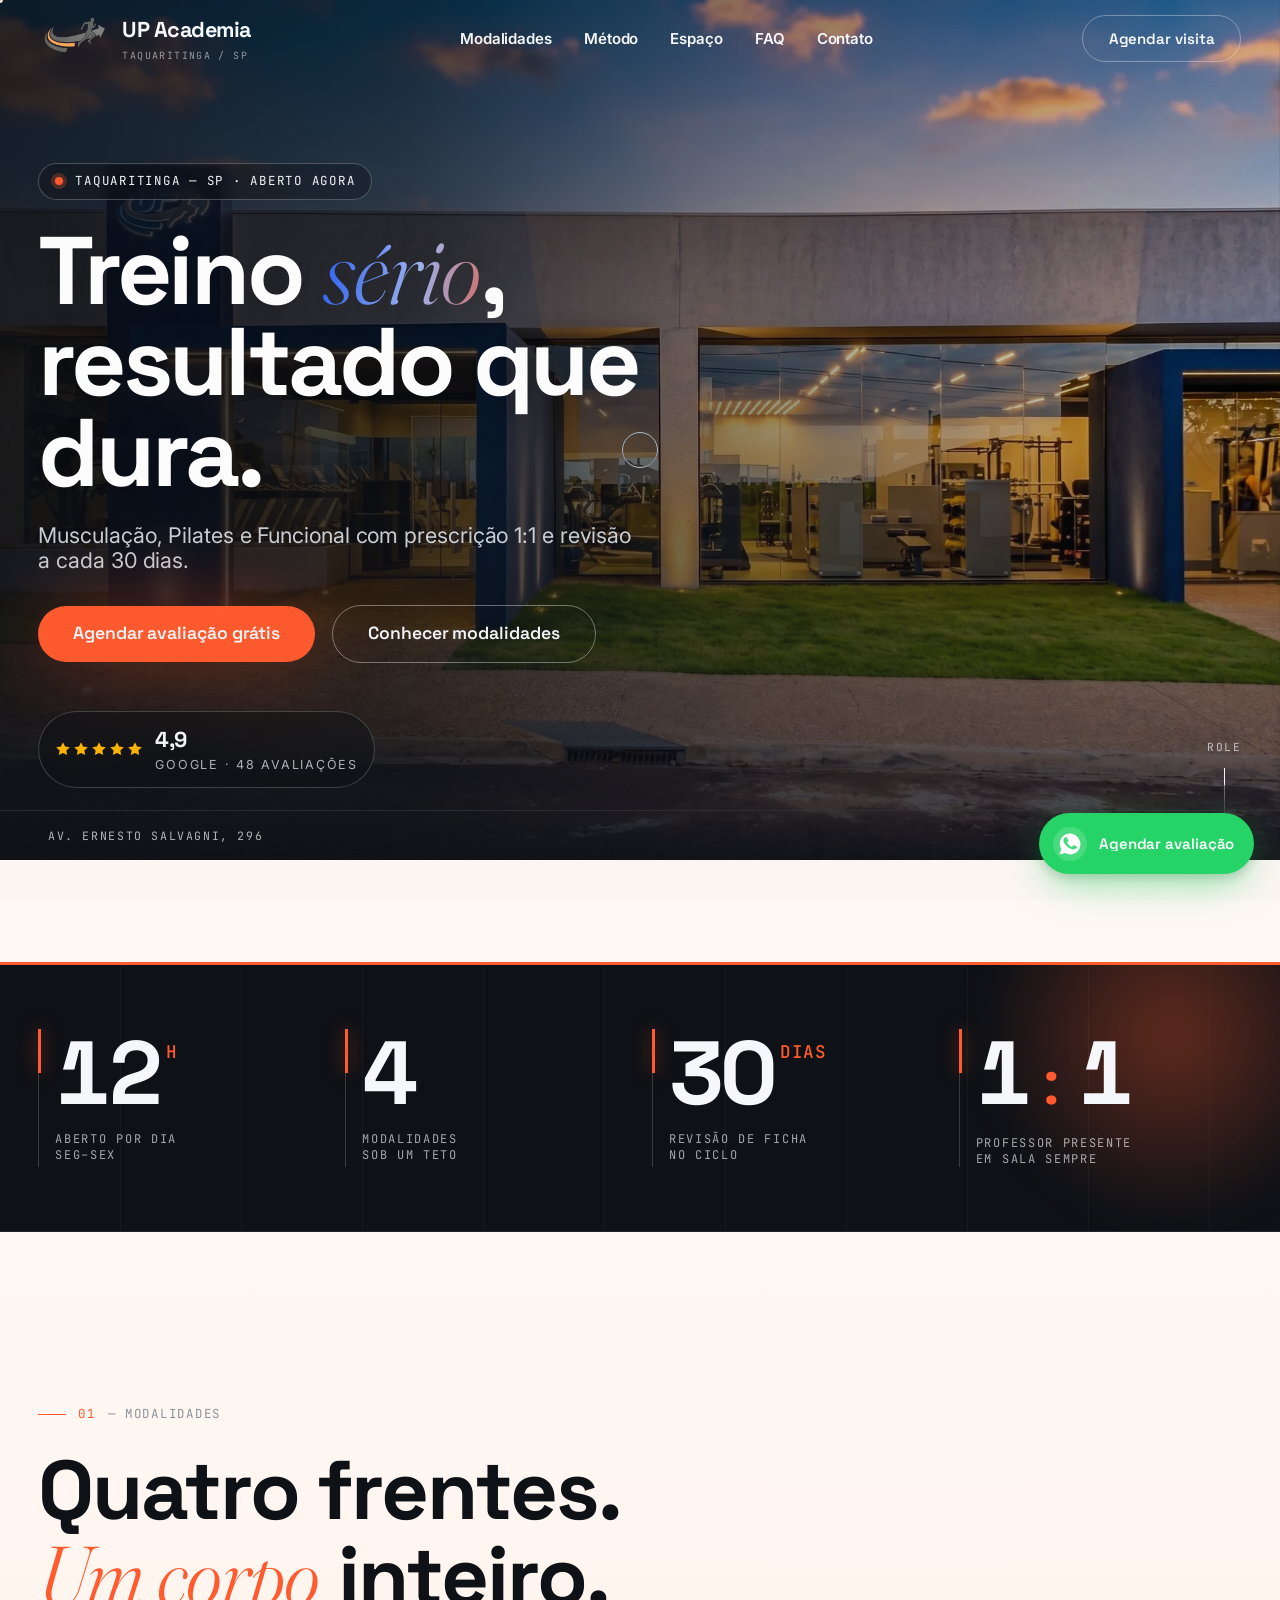
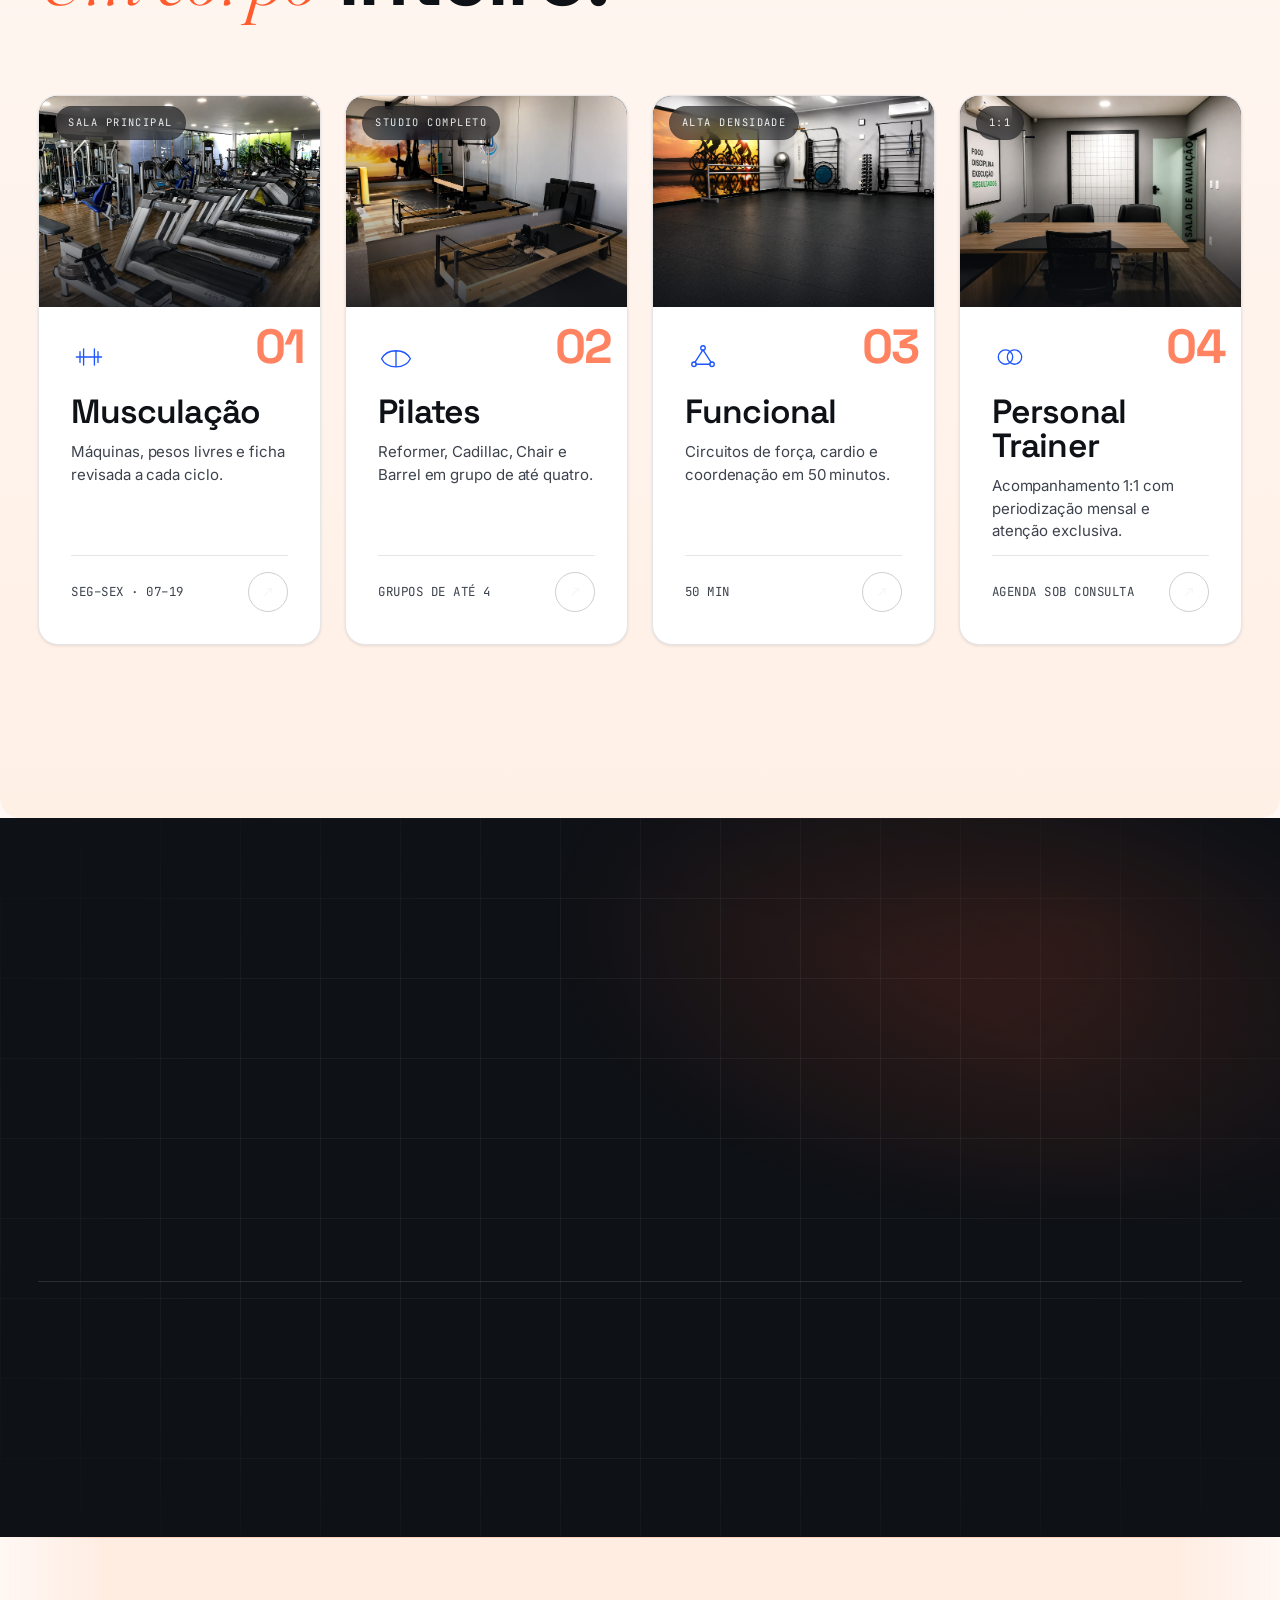
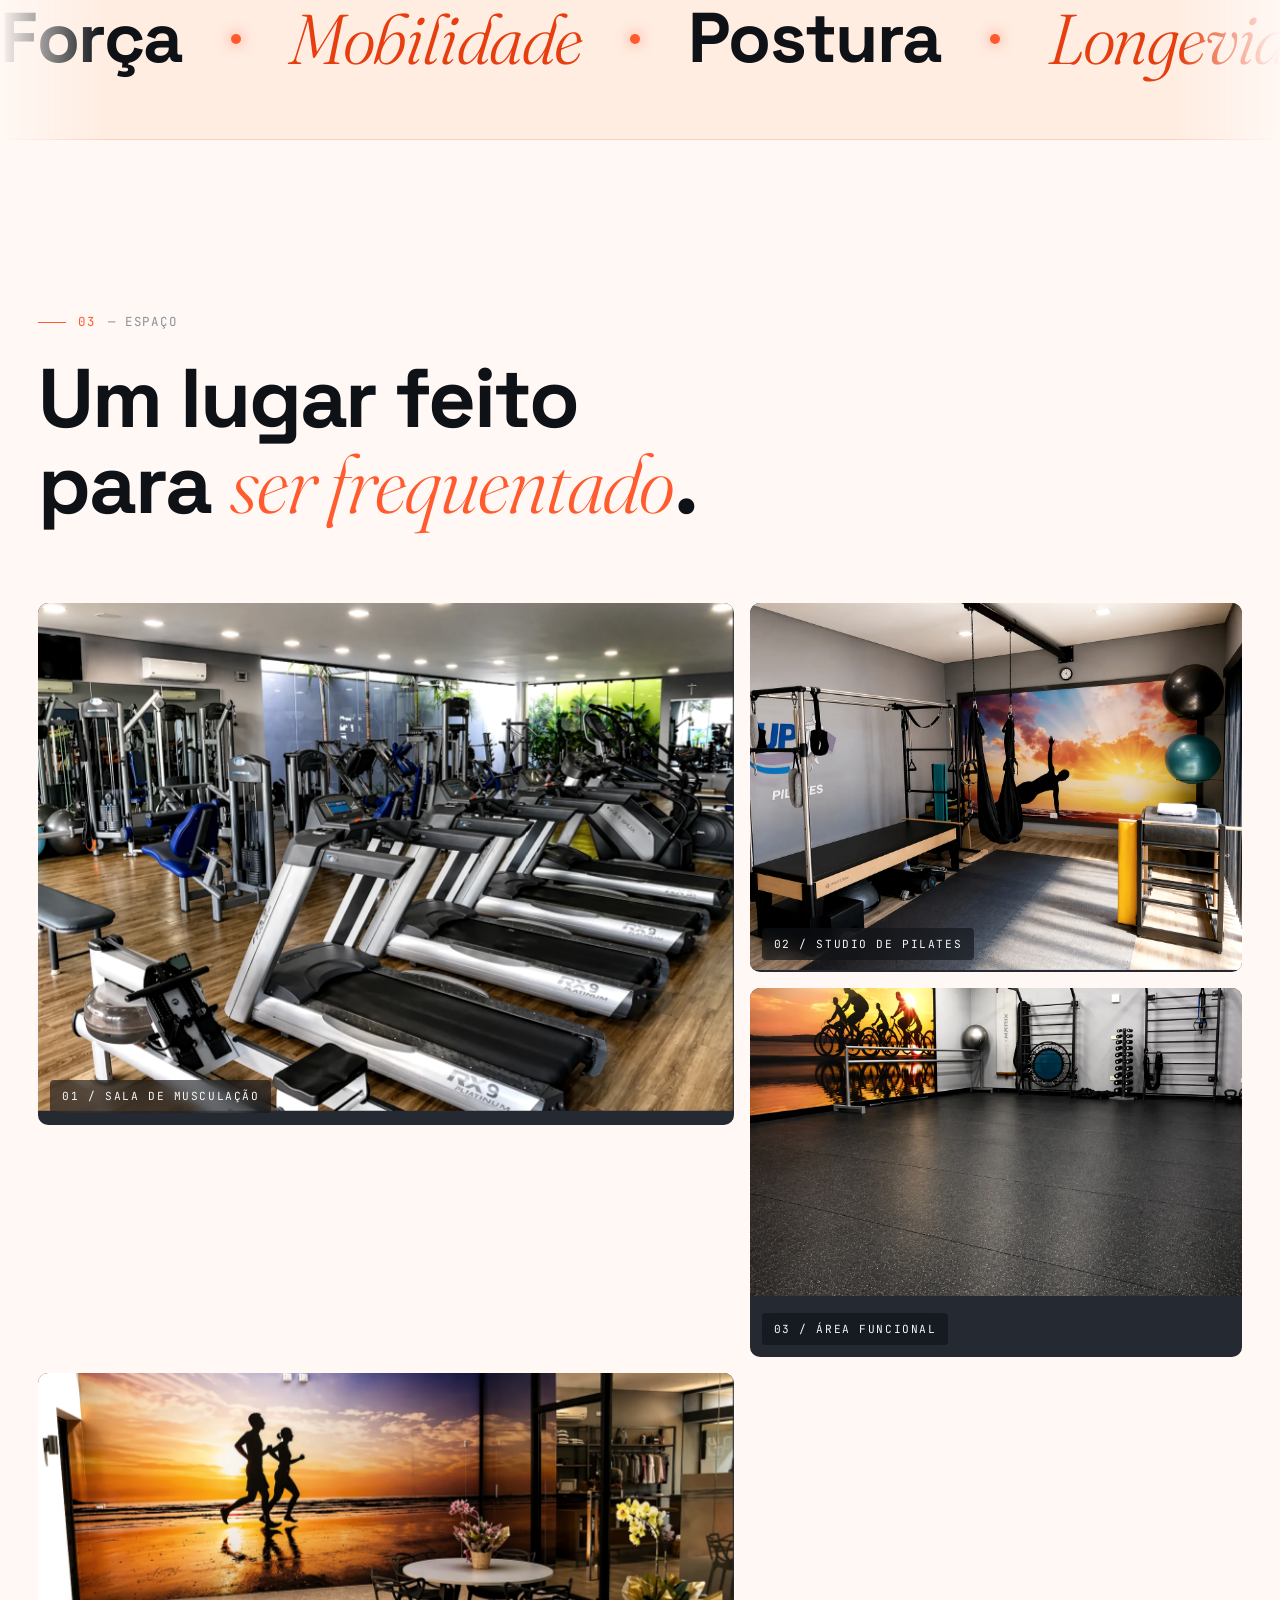
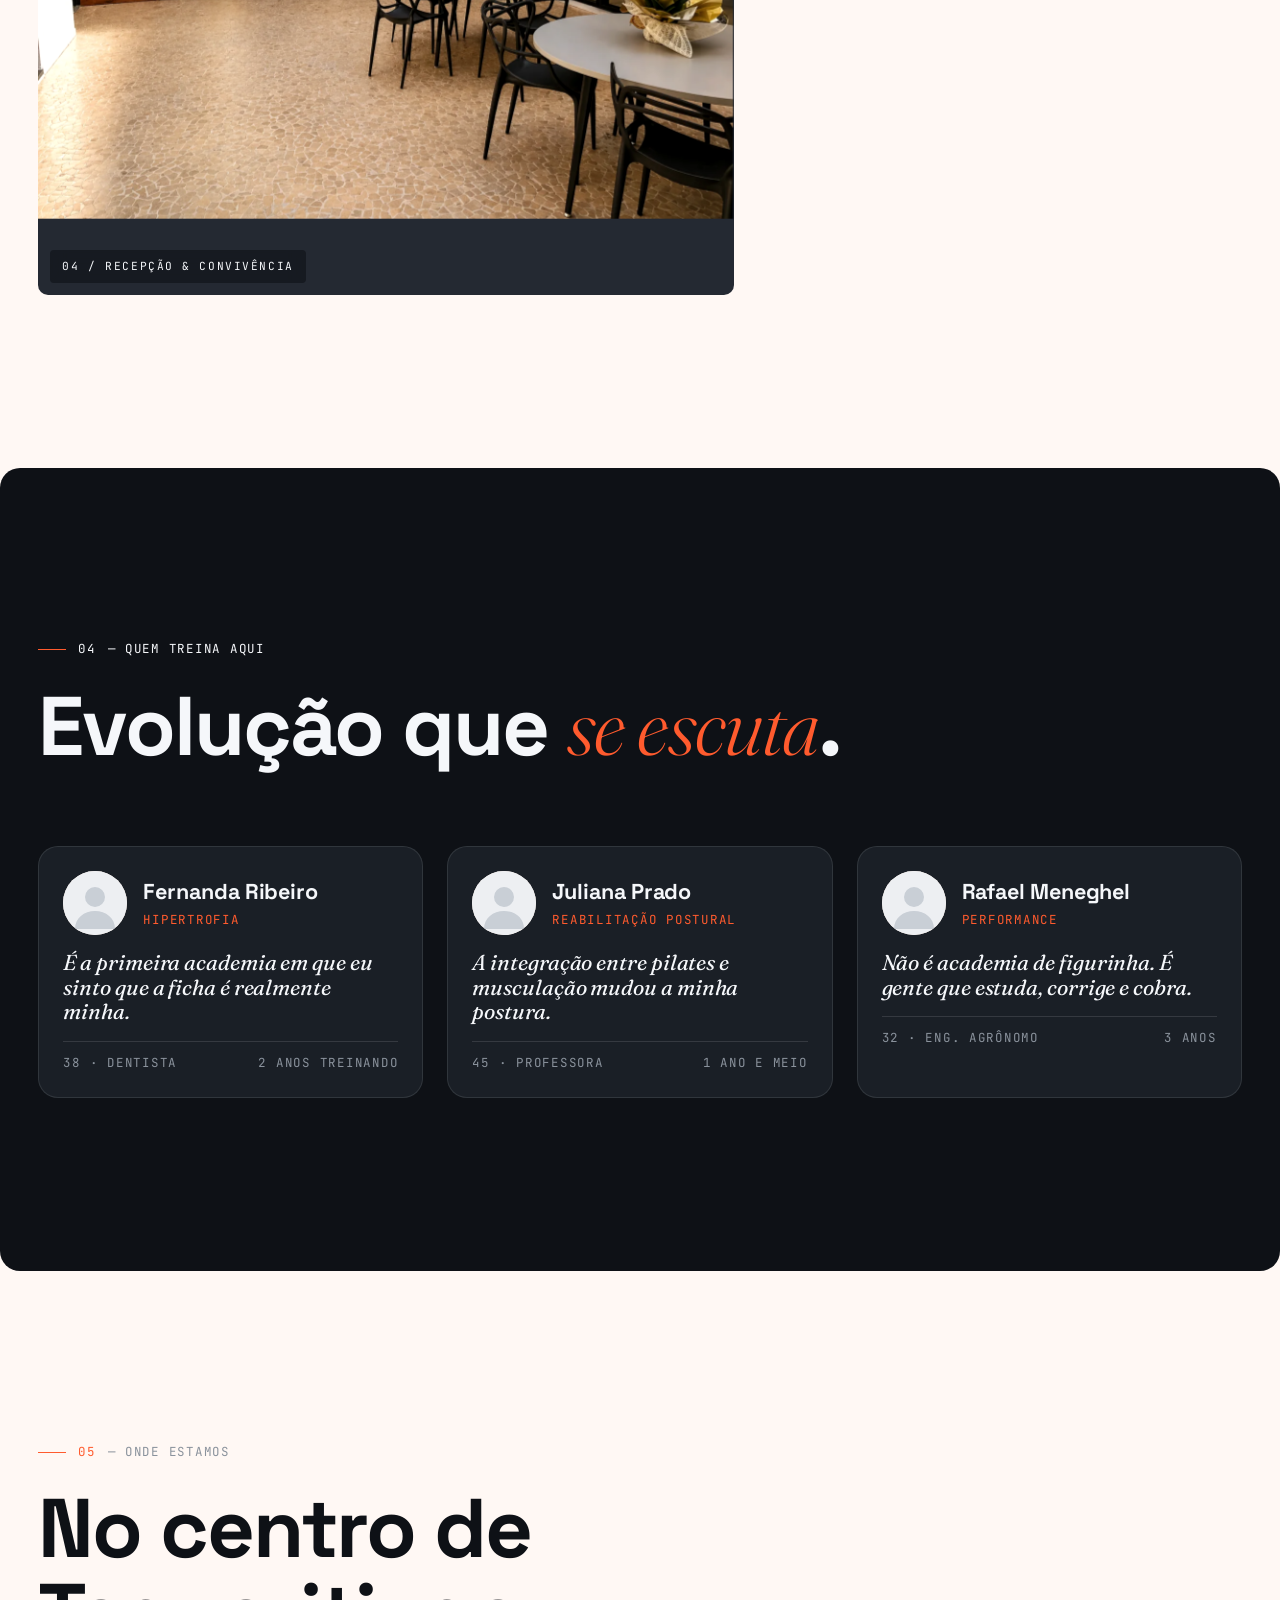
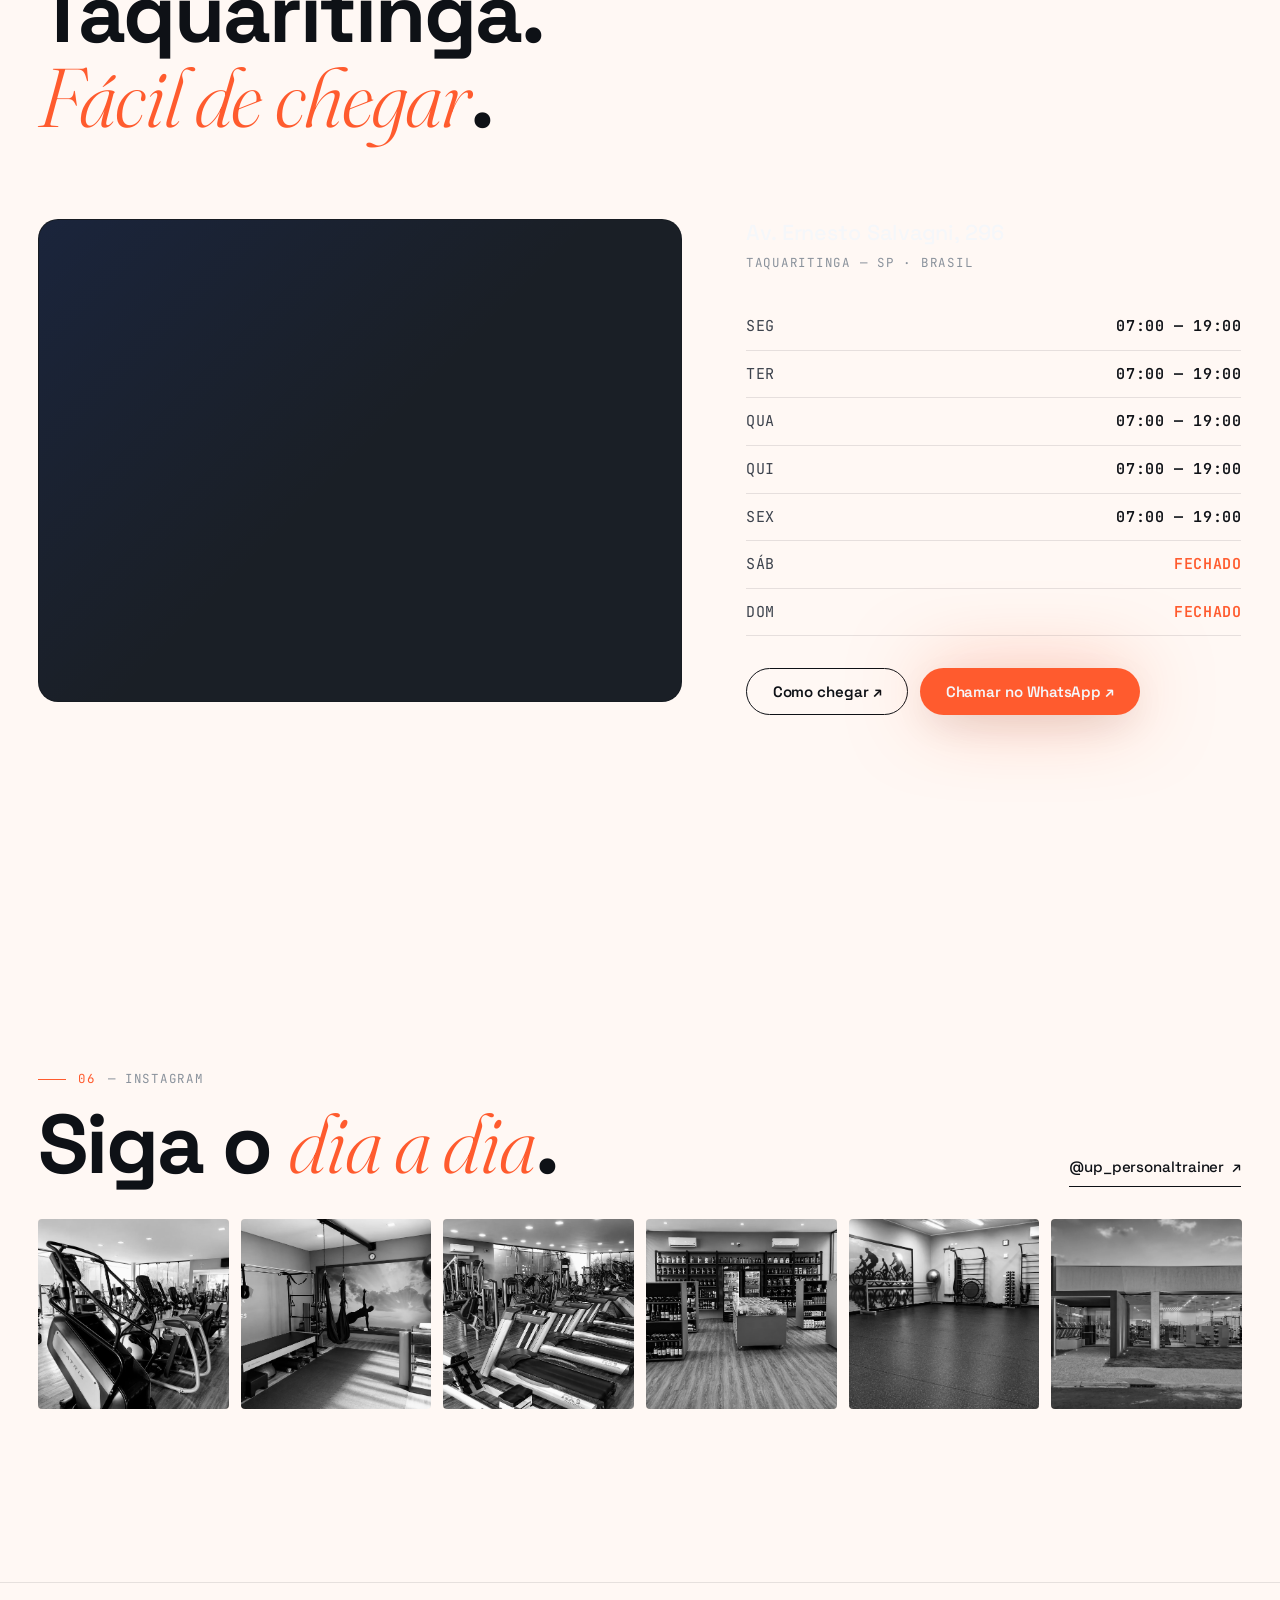
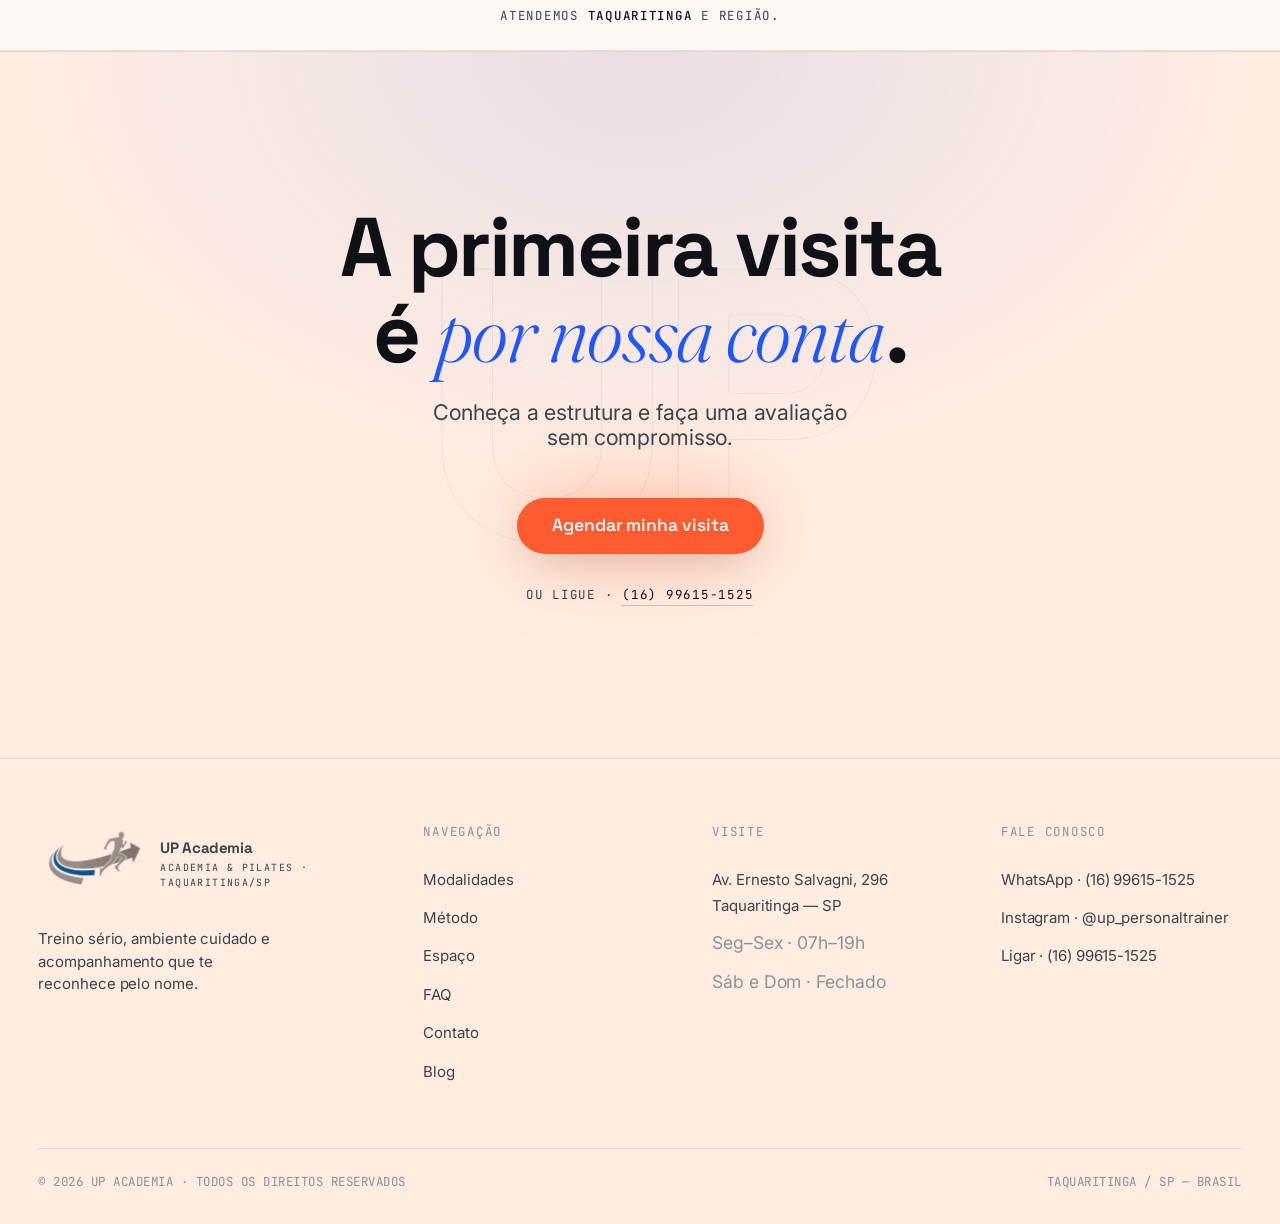
==== index.html @ 031272ea "Initial commit: UP Academia site - responsive design with hero, sections, navigation, and modern sty" ====
<!doctype html>
<html lang="pt-BR">
<head>
  <meta charset="utf-8" />
  <meta name="viewport" content="width=device-width, initial-scale=1, viewport-fit=cover" />
  <meta name="theme-color" content="#FFFFFF" media="(prefers-color-scheme: light)" />
  <meta name="theme-color" content="#0E1116" media="(prefers-color-scheme: dark)" />
  <meta name="color-scheme" content="light dark" />
  <link rel="manifest" href="manifest.webmanifest" />

  <title>UP Academia Taquaritinga — Musculação e Pilates em alto padrão</title>
  <meta name="description" content="Academia e studio de pilates em Taquaritinga/SP. Treino sério, estrutura premium e acompanhamento individual na Av. Ernesto Salvagni, 296." />
  <meta name="keywords" content="academia em Taquaritinga, pilates em Taquaritinga, musculação em Taquaritinga, personal trainer Taquaritinga, academia premium Taquaritinga, treino personalizado Taquaritinga" />
  <link rel="canonical" href="/" />

  <meta property="og:type" content="website" />
  <meta property="og:title" content="UP Academia — Musculação e Pilates em alto padrão · Taquaritinga/SP" />
  <meta property="og:description" content="Treino sério, estrutura premium e acompanhamento individual no coração de Taquaritinga." />
  <meta property="og:locale" content="pt_BR" />
  <meta property="og:image" content="assets/og/og-image.svg" />
  <meta name="twitter:card" content="summary_large_image" />

  <link rel="icon" type="image/svg+xml" href="favicon.svg" />
  <link rel="apple-touch-icon" href="favicon.svg" />

  <link rel="preconnect" href="https://fonts.googleapis.com" />
  <link rel="preconnect" href="https://fonts.gstatic.com" crossorigin />
  <link href="https://fonts.googleapis.com/css2?family=Space+Grotesk:wght@400;500;600;700&family=Inter:wght@400;500;600&family=Fraunces:ital,opsz,wght@0,9..144,300;1,9..144,300;1,9..144,400&family=JetBrains+Mono:wght@400;500&display=swap" rel="stylesheet" />

  <link rel="preload" as="image" href="assets/img/fachada.webp" fetchpriority="high" />

  <link rel="stylesheet" href="css/styles.css" />

  <script type="application/ld+json">
  {
    "@context": "https://schema.org",
    "@type": "HealthClub",
    "name": "UP Academia",
    "description": "Academia e studio de pilates em Taquaritinga/SP. Musculação, funcional, pilates e treino personalizado com acompanhamento individual.",
    "image": "assets/og/og-image.svg",
    "telephone": "+55-16-99615-1525",
    "url": "/",
    "sameAs": [
      "https://www.instagram.com/up_personaltrainer/"
    ],
    "address": {
      "@type": "PostalAddress",
      "streetAddress": "Av. Ernesto Salvagni, 296",
      "addressLocality": "Taquaritinga",
      "addressRegion": "SP",
      "addressCountry": "BR"
    },
    "geo": {
      "@type": "GeoCoordinates",
      "latitude": -21.4056,
      "longitude": -48.5058
    },
    "openingHoursSpecification": [
      {
        "@type": "OpeningHoursSpecification",
        "dayOfWeek": ["Monday", "Tuesday", "Wednesday", "Thursday", "Friday"],
        "opens": "07:00",
        "closes": "19:00"
      },
      {
        "@type": "OpeningHoursSpecification",
        "dayOfWeek": ["Saturday", "Sunday"],
        "opens": "00:00",
        "closes": "00:00"
      }
    ],
    "areaServed": "Taquaritinga, SP",
    "amenityFeature": [
      { "@type": "LocationFeatureSpecification", "name": "Musculação" },
      { "@type": "LocationFeatureSpecification", "name": "Pilates" },
      { "@type": "LocationFeatureSpecification", "name": "Treino funcional" },
      { "@type": "LocationFeatureSpecification", "name": "Personal trainer" }
    ],
    "aggregateRating": {
      "@type": "AggregateRating",
      "ratingValue": "4.9",
      "reviewCount": "48",
      "bestRating": "5"
    },
    "review": [
      {
        "@type": "Review",
        "author": { "@type": "Person", "name": "Fernanda Ribeiro" },
        "reviewRating": { "@type": "Rating", "ratingValue": "5", "bestRating": "5" },
        "reviewBody": "Primeira academia em que eu sinto que a ficha é realmente minha. A cada revisão a carga avança de um jeito que faz sentido."
      },
      {
        "@type": "Review",
        "author": { "@type": "Person", "name": "Juliana Prado" },
        "reviewRating": { "@type": "Rating", "ratingValue": "5", "bestRating": "5" },
        "reviewBody": "A integração entre pilates e musculação mudou a minha postura de um jeito que eu não conseguia sozinha."
      }
    ]
  }
  </script>

  <script type="application/ld+json">
  {
    "@context": "https://schema.org",
    "@type": "LocalBusiness",
    "name": "UP Academia",
    "areaServed": [
      { "@type": "City", "name": "Taquaritinga" },
      { "@type": "City", "name": "Cândido Rodrigues" },
      { "@type": "City", "name": "Santa Ernestina" },
      { "@type": "City", "name": "Dobrada" }
    ]
  }
  </script>
</head>
<body>
  <svg aria-hidden="true" width="0" height="0" style="position:absolute">
    <defs>
      <filter id="duotone-up" color-interpolation-filters="sRGB">
        <feColorMatrix type="matrix" values="0.33 0.33 0.33 0 0  0.33 0.33 0.33 0 0  0.33 0.33 0.33 0 0  0 0 0 1 0"/>
        <feComponentTransfer>
          <feFuncR tableValues="0.055 0.24"/>
          <feFuncG tableValues="0.065 0.44"/>
          <feFuncB tableValues="0.085 1.00"/>
        </feComponentTransfer>
      </filter>
    </defs>
  </svg>

  <div class="preloader" aria-hidden="true">
    <div class="preloader__inner">
      <svg class="preloader__logo" viewBox="0 0 80 80" aria-hidden="true">
        <rect class="s-rect" x="2" y="2" width="76" height="76" rx="18" fill="none" stroke="currentColor" stroke-width="1.2" stroke-opacity="0.25"/>
        <path class="s-u" d="M22 22 L22 46 C22 52.6 27.4 58 34 58 C40.6 58 46 52.6 46 46 L46 22" fill="none" stroke="currentColor" stroke-width="4.5" stroke-linecap="round"/>
        <path class="s-p" d="M54 58 L54 22 L64 22 C68.4 22 72 25.6 72 30 C72 34.4 68.4 38 64 38 L54 38" fill="none" stroke="var(--c-primary)" stroke-width="4.5" stroke-linecap="round" stroke-linejoin="round"/>
      </svg>
      <span class="preloader__label">UP Academia</span>
      <div class="preloader__bar" aria-hidden="true"><span></span></div>
    </div>
  </div>

  <div class="scroll-progress" aria-hidden="true"></div>
  <div class="curtain" aria-hidden="true"></div>

  <a class="skip-link" href="#main">ir para conteúdo</a>

  <header class="site-header over-dark" role="banner">
    <div class="container header-inner">
      <a href="#hero" class="brand" aria-label="UP Academia — início">
        <img class="brand-mark" src="assets/img/logo.webp" alt="UP Academia" />
        <span class="brand-text">
          <span>UP Academia</span>
          <span>Taquaritinga / SP</span>
        </span>
      </a>

      <nav class="nav-primary" aria-label="Primária">
        <a href="#modalidades">Modalidades</a>
        <a href="#metodo">Método</a>
        <a href="#espaco">Espaço</a>
        <a href="faq.html" data-mini>FAQ</a>
        <a href="#localizacao">Contato</a>
      </nav>

      <div class="header-actions">
        <a class="btn btn-ghost" href="#" data-open-modal="agendar" data-magnetic>Agendar visita</a>
        <button class="menu-toggle" aria-label="abrir menu" aria-controls="mobile-menu" aria-expanded="false">menu</button>
      </div>
    </div>
  </header>

  <aside id="mobile-menu" class="mobile-menu" aria-hidden="true">
    <nav aria-label="Mobile">
      <ul>
        <li><a href="#modalidades"><span class="num">01</span> Modalidades</a></li>
        <li><a href="#metodo"><span class="num">02</span> Método</a></li>
        <li><a href="#espaco"><span class="num">03</span> Espaço</a></li>
        <li><a href="#depoimentos"><span class="num">04</span> Depoimentos</a></li>
        <li><a href="faq.html"><span class="num">05</span> FAQ</a></li>
        <li><a href="#localizacao"><span class="num">06</span> Contato</a></li>
      </ul>
    </nav>
    <div class="mobile-menu-footer">
      <span>(16) 99615-1525</span>
      <span>@up_personaltrainer</span>
    </div>
  </aside>

  <main id="main">

    <!-- HERO -->
    <section id="hero" class="hero hero-v4" aria-labelledby="hero-title">
      <div class="hero-v4-bg" aria-hidden="true">
        <img src="assets/img/fachada.webp" alt="" loading="eager" decoding="async" fetchpriority="high" />
      </div>
      <div class="hero-v4-overlay" aria-hidden="true"></div>
      <div class="hero-v4-scroll" aria-hidden="true">
        <span class="hero-v4-scroll__label">Role</span>
        <span class="hero-v4-scroll__line"></span>
      </div>
      <div class="container hero-v4-grid">
        <div class="hero-v4-content">
          <span class="hero-v4-eyebrow">
            <span class="dot" aria-hidden="true"></span>
            Taquaritinga — SP · Aberto agora
          </span>

          <h1 id="hero-title" class="hero-v4-title">
            Treino <em>sério</em>,<br/>resultado que dura.
          </h1>

          <p class="hero-v4-sub">Musculação, Pilates e Funcional com prescrição 1:1 e revisão a cada 30 dias.</p>

          <div class="hero-v4-ctas">
            <a class="btn btn-primary btn-lg" href="https://wa.me/5516996151525?text=Oi%2C%20quero%20agendar%20uma%20avalia%C3%A7%C3%A3o%20gr%C3%A1tis%20na%20UP" target="_blank" rel="noopener" data-magnetic>Agendar avaliação grátis</a>
            <a class="btn btn-ghost btn-lg" href="#modalidades" data-cursor="grow">Conhecer modalidades</a>
          </div>

          <a class="rating-badge rating-badge--on-dark" href="https://www.google.com/maps/search/?api=1&query=UP+Academia+Taquaritinga" target="_blank" rel="noopener" aria-label="4.9 estrelas no Google, 48 avaliações">
            <span class="rating-badge__stars" aria-hidden="true">
              <svg viewBox="0 0 20 20" width="16" height="16"><path d="M10 1.5l2.6 5.3 5.9.9-4.3 4.1 1 5.8L10 14.9 4.8 17.6l1-5.8L1.5 7.7l5.9-.9z" fill="#FFB400"/></svg>
              <svg viewBox="0 0 20 20" width="16" height="16"><path d="M10 1.5l2.6 5.3 5.9.9-4.3 4.1 1 5.8L10 14.9 4.8 17.6l1-5.8L1.5 7.7l5.9-.9z" fill="#FFB400"/></svg>
              <svg viewBox="0 0 20 20" width="16" height="16"><path d="M10 1.5l2.6 5.3 5.9.9-4.3 4.1 1 5.8L10 14.9 4.8 17.6l1-5.8L1.5 7.7l5.9-.9z" fill="#FFB400"/></svg>
              <svg viewBox="0 0 20 20" width="16" height="16"><path d="M10 1.5l2.6 5.3 5.9.9-4.3 4.1 1 5.8L10 14.9 4.8 17.6l1-5.8L1.5 7.7l5.9-.9z" fill="#FFB400"/></svg>
              <svg viewBox="0 0 20 20" width="16" height="16"><path d="M10 1.5l2.6 5.3 5.9.9-4.3 4.1 1 5.8L10 14.9 4.8 17.6l1-5.8L1.5 7.7l5.9-.9z" fill="#FFB400"/></svg>
            </span>
            <span class="rating-badge__value"><strong>4,9</strong> <span class="rating-badge__label">Google · 48 avaliações</span></span>
          </a>
        </div>
      </div>
      <div class="hero-v4-meta" aria-hidden="true">
        <span>Av. Ernesto Salvagni, 296</span>
        <span>Seg–Sex · 07h–19h</span>
      </div>

    </section>

    <!-- POWER STATS -->
    <section class="power-stats" aria-label="Números da UP Academia">
      <div class="container">
        <div class="power-stats-grid" data-reveal-stagger>
          <div class="power-stat">
            <span class="power-stat__num" data-count="12">12</span>
            <span class="power-stat__unit">h</span>
            <span class="power-stat__label">Aberto por dia<br/>seg–sex</span>
          </div>
          <div class="power-stat">
            <span class="power-stat__num" data-count="4">4</span>
            <span class="power-stat__label">Modalidades<br/>sob um teto</span>
          </div>
          <div class="power-stat">
            <span class="power-stat__num" data-count="30">30</span>
            <span class="power-stat__unit">dias</span>
            <span class="power-stat__label">Revisão de ficha<br/>no ciclo</span>
          </div>
          <div class="power-stat">
            <span class="power-stat__num" data-count="1">1</span>
            <span class="power-stat__sep">:</span>
            <span class="power-stat__num">1</span>
            <span class="power-stat__label">Professor presente<br/>em sala sempre</span>
          </div>
        </div>
      </div>
    </section>

    <!-- MODALIDADES -->
    <section id="modalidades" class="section" aria-labelledby="modalidades-title">
      <div class="container">
        <div class="section-head" data-reveal>
          <span class="eyebrow"><span class="section-number">01</span> — Modalidades</span>
          <h2 id="modalidades-title">Quatro frentes. <em>Um corpo</em> inteiro.</h2>
        </div>

        <div class="bento" data-reveal-stagger>
          <article class="card">
            <div class="card-media">
              <span class="card-tag">Sala principal</span>
              <img class="duotone" src="assets/img/aparelhos.webp" alt="Sala de musculação UP Academia" loading="lazy" />
            </div>
            <div class="card-body" data-num="01">
              <svg class="mod-icon" viewBox="0 0 40 40" aria-hidden="true"><path d="M6 20 H34 M10 14 V26 M14 11 V29 M26 11 V29 M30 14 V26" stroke="currentColor" stroke-width="1.5" fill="none" stroke-linecap="round"/></svg>
              <h3 class="card-title">Musculação</h3>
              <p class="card-text">Máquinas, pesos livres e ficha revisada a cada ciclo.</p>
              <div class="card-footer">
                <span class="label">Seg–Sex · 07–19</span>
                <a class="arrow-box" href="musculacao.html" aria-label="Saber mais sobre musculação">
                  <svg viewBox="0 0 20 20" width="14" height="14" aria-hidden="true"><path d="M5 15 L15 5 M9 5 H15 V11" stroke="currentColor" stroke-width="1.6" fill="none" stroke-linecap="round" stroke-linejoin="round"/></svg>
                </a>
              </div>
            </div>
          </article>

          <article class="card">
            <div class="card-media">
              <span class="card-tag">Studio completo</span>
              <img class="duotone" src="assets/img/pilates-1.webp" alt="Studio de pilates UP Academia com reformer" loading="lazy" />
            </div>
            <div class="card-body" data-num="02">
              <svg class="mod-icon" viewBox="0 0 40 40" aria-hidden="true"><path d="M4 22 C10 10 30 10 36 22 M4 22 C10 34 30 34 36 22 M20 14 V30" stroke="currentColor" stroke-width="1.5" fill="none" stroke-linecap="round"/></svg>
              <h3 class="card-title">Pilates</h3>
              <p class="card-text">Reformer, Cadillac, Chair e Barrel em grupo de até quatro.</p>
              <div class="card-footer">
                <span class="label">Grupos de até 4</span>
                <a class="arrow-box" href="pilates.html" aria-label="Saber mais sobre pilates">
                  <svg viewBox="0 0 20 20" width="14" height="14" aria-hidden="true"><path d="M5 15 L15 5 M9 5 H15 V11" stroke="currentColor" stroke-width="1.6" fill="none" stroke-linecap="round" stroke-linejoin="round"/></svg>
                </a>
              </div>
            </div>
          </article>

          <article class="card">
            <div class="card-media">
              <span class="card-tag">Alta densidade</span>
              <img class="duotone" src="assets/img/salao-funcional-treino-livre.webp" alt="Salão de treino funcional UP Academia" loading="lazy" />
            </div>
            <div class="card-body" data-num="03">
              <svg class="mod-icon" viewBox="0 0 40 40" aria-hidden="true"><circle cx="20" cy="10" r="2.5" stroke="currentColor" stroke-width="1.5" fill="none"/><circle cx="10" cy="28" r="2.5" stroke="currentColor" stroke-width="1.5" fill="none"/><circle cx="30" cy="28" r="2.5" stroke="currentColor" stroke-width="1.5" fill="none"/><path d="M20 12 L11 26 M20 12 L29 26 M12 28 H28" stroke="currentColor" stroke-width="1.5" fill="none" stroke-linecap="round"/></svg>
              <h3 class="card-title">Funcional</h3>
              <p class="card-text">Circuitos de força, cardio e coordenação em 50 minutos.</p>
              <div class="card-footer">
                <span class="label">50 min</span>
                <a class="arrow-box" href="funcional.html" aria-label="Saber mais sobre funcional">
                  <svg viewBox="0 0 20 20" width="14" height="14" aria-hidden="true"><path d="M5 15 L15 5 M9 5 H15 V11" stroke="currentColor" stroke-width="1.6" fill="none" stroke-linecap="round" stroke-linejoin="round"/></svg>
                </a>
              </div>
            </div>
          </article>

          <article class="card">
            <div class="card-media">
              <span class="card-tag">1:1</span>
              <img class="duotone" src="assets/img/sala-avaliacao.webp" alt="Sala de avaliação e atendimento personal" loading="lazy" />
            </div>
            <div class="card-body" data-num="04">
              <svg class="mod-icon" viewBox="0 0 40 40" aria-hidden="true"><circle cx="15" cy="20" r="8" stroke="currentColor" stroke-width="1.5" fill="none"/><circle cx="25" cy="20" r="8" stroke="currentColor" stroke-width="1.5" fill="none"/></svg>
              <h3 class="card-title">Personal Trainer</h3>
              <p class="card-text">Acompanhamento 1:1 com periodização mensal e atenção exclusiva.</p>
              <div class="card-footer">
                <span class="label">Agenda sob consulta</span>
                <a class="arrow-box" href="personal.html" aria-label="Saber mais sobre personal">
                  <svg viewBox="0 0 20 20" width="14" height="14" aria-hidden="true"><path d="M5 15 L15 5 M9 5 H15 V11" stroke="currentColor" stroke-width="1.6" fill="none" stroke-linecap="round" stroke-linejoin="round"/></svg>
                </a>
              </div>
            </div>
          </article>
        </div>
      </div>
    </section>

    <!-- MÉTODO -->
    <section id="metodo" class="section method-panel" aria-labelledby="metodo-title">
      <div class="method-panel__grid-bg" aria-hidden="true"></div>
      <div class="container">
        <div class="section-head" data-reveal>
          <span class="eyebrow"><span class="section-number">02</span> — Método</span>
          <h2 id="metodo-title">O que sustenta a sua evolução <em>por dentro</em>.</h2>
        </div>

        <div class="method-grid is-compact" data-reveal-stagger>
          <div class="method-item"><span class="num">01</span><div><h4>Avaliação inicial</h4></div></div>
          <div class="method-item"><span class="num">02</span><div><h4>Prescrição individual</h4></div></div>
          <div class="method-item"><span class="num">03</span><div><h4>Revisão a cada 30 dias</h4></div></div>
          <div class="method-item"><span class="num">04</span><div><h4>Integração força + mobilidade</h4></div></div>
        </div>
      </div>
    </section>

    <!-- MARQUEE -->
    <div class="marquee" aria-hidden="true">
      <div class="marquee-track">
        <span>Força</span>
        <span class="italic">Mobilidade</span>
        <span>Postura</span>
        <span class="italic">Longevidade</span>
        <span>Respiração</span>
        <span class="italic">Equilíbrio</span>
        <span>Presença</span>
        <span class="italic">Performance</span>
      </div>
    </div>

    <!-- ESPAÇO -->
    <section id="espaco" class="section" aria-labelledby="espaco-title">
      <div class="container">
        <div class="section-head" data-reveal>
          <span class="eyebrow"><span class="section-number">03</span> — Espaço</span>
          <h2 id="espaco-title">Um lugar feito para <em>ser frequentado</em>.</h2>
        </div>

        <div class="gallery" data-reveal-stagger>
          <figure>
            <img class="duotone" data-parallax="0.12" src="assets/img/aparelhos.webp" alt="Sala de musculação" loading="lazy" />
            <figcaption>01 / Sala de musculação</figcaption>
          </figure>
          <figure>
            <img class="duotone" data-parallax="0.08" src="assets/img/pilates-2.webp" alt="Studio de pilates" loading="lazy" />
            <figcaption>02 / Studio de pilates</figcaption>
          </figure>
          <figure>
            <img class="duotone" data-parallax="0.16" src="assets/img/salao-funcional-treino-livre.webp" alt="Área funcional" loading="lazy" />
            <figcaption>03 / Área funcional</figcaption>
          </figure>
          <figure>
            <img class="duotone" data-parallax="0.1" src="assets/img/area-convivencia-descanso.webp" alt="Recepção e convivência" loading="lazy" />
            <figcaption>04 / Recepção & convivência</figcaption>
          </figure>
        </div>
      </div>
    </section>

    <!-- DEPOIMENTOS -->
    <section id="depoimentos" class="section testimonials" aria-labelledby="depoimentos-title">
      <div class="container">
        <div class="section-head" data-reveal>
          <span class="eyebrow"><span class="section-number">04</span> — Quem treina aqui</span>
          <h2 id="depoimentos-title">Evolução que <em>se escuta</em>.</h2>
        </div>

        <!-- TODO conteúdo: trocar fotos placeholder por reais quando cliente autorizar -->
        <div class="t-rich-grid" data-reveal-stagger>
          <article class="t-rich">
            <header class="t-rich__head">
              <img class="t-rich__avatar" src="assets/img/avatar-placeholder.svg" alt="" loading="lazy" />
              <div class="t-rich__who">
                <span class="t-rich__name">Fernanda Ribeiro</span>
                <span class="t-rich__meta">Hipertrofia</span>
              </div>
            </header>
            <blockquote class="t-rich__quote">É a primeira academia em que eu sinto que a ficha é realmente minha.</blockquote>
            <footer class="t-rich__footer">
              <span>38 · Dentista</span>
              <span>2 anos treinando</span>
            </footer>
          </article>

          <article class="t-rich">
            <header class="t-rich__head">
              <img class="t-rich__avatar" src="assets/img/avatar-placeholder.svg" alt="" loading="lazy" />
              <div class="t-rich__who">
                <span class="t-rich__name">Juliana Prado</span>
                <span class="t-rich__meta">Reabilitação postural</span>
              </div>
            </header>
            <blockquote class="t-rich__quote">A integração entre pilates e musculação mudou a minha postura.</blockquote>
            <footer class="t-rich__footer">
              <span>45 · Professora</span>
              <span>1 ano e meio</span>
            </footer>
          </article>

          <article class="t-rich">
            <header class="t-rich__head">
              <img class="t-rich__avatar" src="assets/img/avatar-placeholder.svg" alt="" loading="lazy" />
              <div class="t-rich__who">
                <span class="t-rich__name">Rafael Meneghel</span>
                <span class="t-rich__meta">Performance</span>
              </div>
            </header>
            <blockquote class="t-rich__quote">Não é academia de figurinha. É gente que estuda, corrige e cobra.</blockquote>
            <footer class="t-rich__footer">
              <span>32 · Eng. agrônomo</span>
              <span>3 anos</span>
            </footer>
          </article>
        </div>
      </div>
    </section>

    <!-- LOCALIZAÇÃO -->
    <section id="localizacao" class="section" aria-labelledby="localizacao-title">
      <div class="container">
        <div class="section-head" data-reveal>
          <span class="eyebrow"><span class="section-number">05</span> — Onde estamos</span>
          <h2 id="localizacao-title">No centro de Taquaritinga. <em>Fácil de chegar</em>.</h2>
        </div>

        <div class="location-grid">
          <div class="map-wrap" data-reveal>
            <iframe
              title="Mapa UP Academia"
              loading="lazy"
              referrerpolicy="no-referrer-when-downgrade"
              src="https://www.google.com/maps?q=Av.%20Ernesto%20Salvagni%2C%20296%20-%20Taquaritinga%2C%20SP&output=embed"
            ></iframe>
          </div>

          <div class="location-info" data-reveal>
            <div class="address">
              Av. Ernesto Salvagni, 296
              <small>Taquaritinga — SP · Brasil</small>
            </div>

            <table class="hours-table" aria-label="Horário de funcionamento">
              <tbody>
                <tr><td>Seg</td><td>07:00 — 19:00</td></tr>
                <tr><td>Ter</td><td>07:00 — 19:00</td></tr>
                <tr><td>Qua</td><td>07:00 — 19:00</td></tr>
                <tr><td>Qui</td><td>07:00 — 19:00</td></tr>
                <tr><td>Sex</td><td>07:00 — 19:00</td></tr>
                <tr class="closed"><td>Sáb</td><td>Fechado</td></tr>
                <tr class="closed"><td>Dom</td><td>Fechado</td></tr>
              </tbody>
            </table>

            <div class="location-ctas">
              <a class="btn btn-ghost" href="https://www.google.com/maps/dir/?api=1&destination=Av.%20Ernesto%20Salvagni%2C%20296%20-%20Taquaritinga%2C%20SP" target="_blank" rel="noopener">Como chegar ↗</a>
              <a class="btn btn-primary" href="https://wa.me/5516996151525?text=Ol%C3%A1!%20Gostaria%20de%20conhecer%20a%20UP%20Academia." target="_blank" rel="noopener" data-magnetic>Chamar no WhatsApp ↗</a>
            </div>
          </div>
        </div>
      </div>
    </section>

    <!-- INSTAGRAM -->
    <section id="instagram" class="section" aria-labelledby="ig-title">
      <div class="container">
        <div class="ig-head" data-reveal>
          <div>
            <span class="eyebrow"><span class="section-number">06</span> — Instagram</span>
            <h2 id="ig-title" style="margin-top: var(--s-3);">Siga o <em>dia a dia</em>.</h2>
          </div>
          <a class="btn-link" href="https://www.instagram.com/up_personaltrainer/" target="_blank" rel="noopener" data-cursor="grow">
            @up_personaltrainer
            <span class="arrow" aria-hidden="true">↗</span>
          </a>
        </div>
        <div class="ig-grid" data-reveal-stagger>
          <a class="ig-tile" href="https://www.instagram.com/up_personaltrainer/" target="_blank" rel="noopener" aria-label="Post UP Academia"><img class="duotone" src="assets/img/cardios.webp" alt="" loading="lazy"/></a>
          <a class="ig-tile" href="https://www.instagram.com/up_personaltrainer/" target="_blank" rel="noopener" aria-label="Post UP Academia"><img class="duotone" src="assets/img/pilates-2.webp" alt="" loading="lazy"/></a>
          <a class="ig-tile" href="https://www.instagram.com/up_personaltrainer/" target="_blank" rel="noopener" aria-label="Post UP Academia"><img class="duotone" src="assets/img/aparelhos.webp" alt="" loading="lazy"/></a>
          <a class="ig-tile" href="https://www.instagram.com/up_personaltrainer/" target="_blank" rel="noopener" aria-label="Post UP Academia"><img class="duotone" src="assets/img/loja-suplementos-snacks.webp" alt="" loading="lazy"/></a>
          <a class="ig-tile" href="https://www.instagram.com/up_personaltrainer/" target="_blank" rel="noopener" aria-label="Post UP Academia"><img class="duotone" src="assets/img/salao-funcional-treino-livre.webp" alt="" loading="lazy"/></a>
          <a class="ig-tile" href="https://www.instagram.com/up_personaltrainer/" target="_blank" rel="noopener" aria-label="Post UP Academia"><img class="duotone" src="assets/img/fachada.webp" alt="" loading="lazy"/></a>
        </div>
      </div>
    </section>

    <!-- LOCAL STRIP -->
    <div class="local-strip" aria-hidden="false">
      <div class="container">
        Atendemos <strong>Taquaritinga</strong> e região.
      </div>
    </div>

    <!-- CTA FINAL -->
    <section class="cta-final" aria-labelledby="cta-title">
      <span class="up-watermark" aria-hidden="true">UP</span>
      <div class="container" style="position: relative; z-index: 1;">
        <h2 id="cta-title" data-reveal>A primeira visita<br/>é <em>por nossa conta</em>.</h2>
        <p data-reveal>Conheça a estrutura e faça uma avaliação sem compromisso.</p>
        <a class="btn btn-primary btn-lg" href="#" data-open-modal="agendar" data-magnetic data-reveal>Agendar minha visita</a>
        <div class="phone-line" data-reveal>Ou ligue · <a href="tel:+5516996151525">(16) 99615-1525</a></div>
      </div>
    </section>
  </main>

  <footer class="site-footer" role="contentinfo">
    <div class="container">
      <div class="footer-grid">
        <div class="footer-col">
          <a href="#hero" class="brand" aria-label="UP Academia">
            <img class="brand-mark" src="assets/img/logo.webp" alt="UP Academia" />
            <span class="brand-text">
              <span>UP Academia</span>
              <span>Academia & Pilates · Taquaritinga/SP</span>
            </span>
          </a>
          <p class="footer-tagline">Treino sério, ambiente cuidado e acompanhamento que te reconhece pelo nome.</p>
        </div>

        <div class="footer-col">
          <h5>Navegação</h5>
          <ul>
            <li><a href="#modalidades">Modalidades</a></li>
            <li><a href="#metodo">Método</a></li>
            <li><a href="#espaco">Espaço</a></li>
            <li><a href="faq.html">FAQ</a></li>
            <li><a href="#localizacao">Contato</a></li>
            <li><a href="blog/">Blog</a></li>
          </ul>
        </div>

        <div class="footer-col">
          <h5>Visite</h5>
          <ul>
            <li><a href="https://www.google.com/maps/dir/?api=1&destination=Av.%20Ernesto%20Salvagni%2C%20296%20-%20Taquaritinga%2C%20SP" target="_blank" rel="noopener">Av. Ernesto Salvagni, 296<br/>Taquaritinga — SP</a></li>
            <li><span style="color: var(--c-silver-dim);">Seg–Sex · 07h–19h</span></li>
            <li><span style="color: var(--c-silver-dim);">Sáb e Dom · Fechado</span></li>
          </ul>
        </div>

        <div class="footer-col">
          <h5>Fale conosco</h5>
          <ul>
            <li><a href="https://wa.me/5516996151525" target="_blank" rel="noopener">WhatsApp · (16) 99615-1525</a></li>
            <li><a href="https://www.instagram.com/up_personaltrainer/" target="_blank" rel="noopener">Instagram · @up_personaltrainer</a></li>
            <li><a href="tel:+5516996151525">Ligar · (16) 99615-1525</a></li>
          </ul>
        </div>
      </div>

      <div class="footer-bottom">
        <span>© <span data-year>2026</span> UP Academia · Todos os direitos reservados</span>
        <span>Taquaritinga / SP — Brasil</span>
      </div>
    </div>
  </footer>

  <!-- MODAL -->
  <dialog id="modal-agendar" class="modal" aria-labelledby="modal-title">
    <div class="modal-inner">
      <div class="modal-head">
        <div>
          <span class="eyebrow">Agendar visita</span>
          <h3 id="modal-title" style="margin-top: 8px;">Em menos de 1 minuto.</h3>
        </div>
        <button class="modal-close" data-close-modal aria-label="Fechar">fechar ×</button>
      </div>

      <form novalidate data-multistep>
        <div class="steps-bar" aria-hidden="true">
          <span class="is-active" data-step-pill="1"></span>
          <span data-step-pill="2"></span>
          <span data-step-pill="3"></span>
        </div>

        <div class="step is-current" data-step="1">
          <div class="field">
            <label for="m-nome">Seu nome</label>
            <input id="m-nome" name="nome" type="text" required minlength="2" autocomplete="name" aria-describedby="m-nome-err" aria-invalid="false" />
            <span id="m-nome-err" class="field-error" role="alert" aria-live="polite" hidden>Informe seu nome (mínimo 2 letras).</span>
          </div>
          <div class="field">
            <label for="m-whats">WhatsApp</label>
            <input id="m-whats" name="whatsapp" type="tel" required inputmode="tel" autocomplete="tel" placeholder="(16) 9 0000-0000" pattern="[0-9\s\(\)\-\+]{10,}" aria-describedby="m-whats-err" aria-invalid="false" />
            <span id="m-whats-err" class="field-error" role="alert" aria-live="polite" hidden>Digite um telefone válido com DDD.</span>
          </div>
          <div class="step-nav">
            <span></span>
            <button type="button" class="btn btn-primary" data-step-next>Continuar →</button>
          </div>
        </div>

        <div class="step" data-step="2">
          <div class="field">
            <label>Qual o seu objetivo?</label>
            <div class="goal-grid">
              <button type="button" class="goal-pick" data-goal="Musculação">Musculação</button>
              <button type="button" class="goal-pick" data-goal="Pilates">Pilates</button>
              <button type="button" class="goal-pick" data-goal="Funcional">Funcional</button>
              <button type="button" class="goal-pick" data-goal="Personal Trainer">Personal 1:1</button>
              <button type="button" class="goal-pick" data-goal="Reabilitação / Pós-parto">Reabilitação</button>
              <button type="button" class="goal-pick" data-goal="Ainda vou decidir">Ainda decido</button>
            </div>
            <input type="hidden" name="objetivo" id="m-obj" required aria-describedby="m-obj-err" />
            <span id="m-obj-err" class="field-error" role="alert" aria-live="polite" hidden>Escolha um objetivo.</span>
          </div>
          <div class="step-nav">
            <button type="button" class="step-back" data-step-prev>← voltar</button>
            <button type="button" class="btn btn-primary" data-step-next>Continuar →</button>
          </div>
        </div>

        <div class="step" data-step="3">
          <div class="field">
            <label for="m-horario">Horário preferido</label>
            <input id="m-horario" name="horario" type="text" placeholder="Ex: manhã, 18h, fim de semana" />
          </div>
          <div class="step-nav">
            <button type="button" class="step-back" data-step-prev>← voltar</button>
            <button type="submit" class="btn btn-primary btn-lg">Enviar pelo WhatsApp ↗</button>
          </div>
        </div>
      </form>
    </div>
  </dialog>

  <nav class="sticky-bar" aria-label="Atalhos de contato">
    <a class="sb-whats" href="https://wa.me/5516996151525?text=Ol%C3%A1!%20Gostaria%20de%20conhecer%20a%20UP%20Academia." target="_blank" rel="noopener">
      <svg viewBox="0 0 24 24" aria-hidden="true" fill="currentColor"><path d="M12.04 2a9.9 9.9 0 0 0-8.6 14.88L2 22l5.27-1.38A9.9 9.9 0 1 0 12.04 2m0 18.1a8.17 8.17 0 0 1-4.17-1.14l-.3-.18-3.12.82.83-3.05-.2-.31a8.19 8.19 0 1 1 6.96 3.86m4.7-6.13c-.26-.13-1.52-.75-1.75-.84-.24-.08-.41-.13-.58.13s-.66.83-.81 1c-.15.18-.3.2-.55.07a6.7 6.7 0 0 1-1.97-1.21 7.4 7.4 0 0 1-1.36-1.7c-.14-.24 0-.37.11-.5.12-.12.26-.3.39-.45.13-.15.17-.26.26-.43.09-.18.04-.33-.02-.46l-.78-1.87c-.2-.48-.41-.42-.57-.42h-.5c-.17 0-.45.06-.68.33-.24.26-.9.88-.9 2.15s.93 2.5 1.06 2.67c.13.17 1.83 2.8 4.45 3.93.62.27 1.11.43 1.49.55.63.2 1.2.17 1.65.1.5-.07 1.52-.62 1.74-1.22.21-.6.21-1.11.15-1.22-.07-.12-.23-.18-.49-.31"/></svg>
      WhatsApp
    </a>
    <a class="sb-call" href="tel:+5516996151525">
      <svg viewBox="0 0 24 24" aria-hidden="true" fill="none" stroke="currentColor" stroke-width="1.8" stroke-linecap="round" stroke-linejoin="round"><path d="M22 16.9v3a2 2 0 0 1-2.2 2 19.8 19.8 0 0 1-8.6-3.1 19.5 19.5 0 0 1-6-6A19.8 19.8 0 0 1 2.1 4.2 2 2 0 0 1 4.1 2h3a2 2 0 0 1 2 1.7 12.8 12.8 0 0 0 .7 2.8 2 2 0 0 1-.5 2.1L8.1 9.9a16 16 0 0 0 6 6l1.3-1.2a2 2 0 0 1 2.1-.5 12.8 12.8 0 0 0 2.8.7 2 2 0 0 1 1.7 2"/></svg>
      Ligar
    </a>
  </nav>

  <script type="module" src="js/main.js"></script>
</body>
</html>
---- css/styles.css ----
@import url("reset.css");
@import url("tokens.css");
@import url("typography.css");
@import url("layout.css");
@import url("components.css");
@import url("sections.css");
@import url("animations.css");
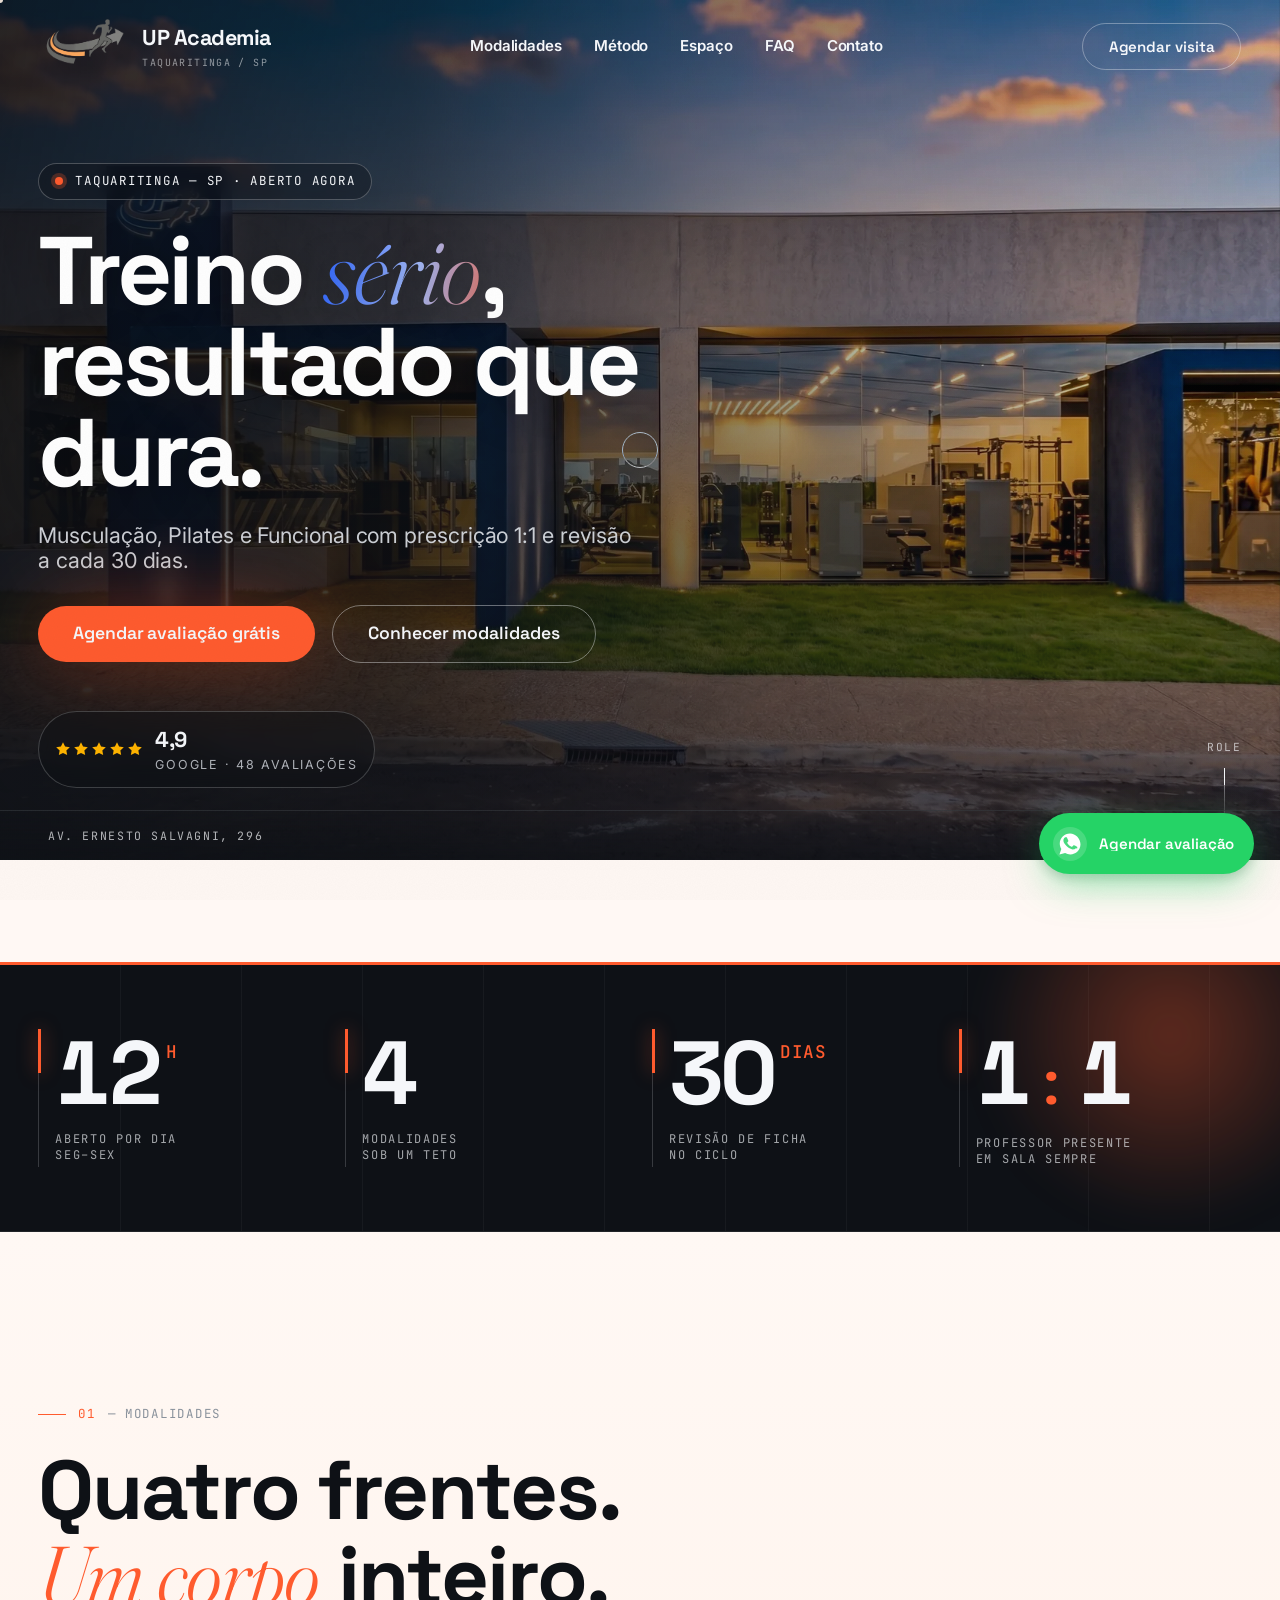
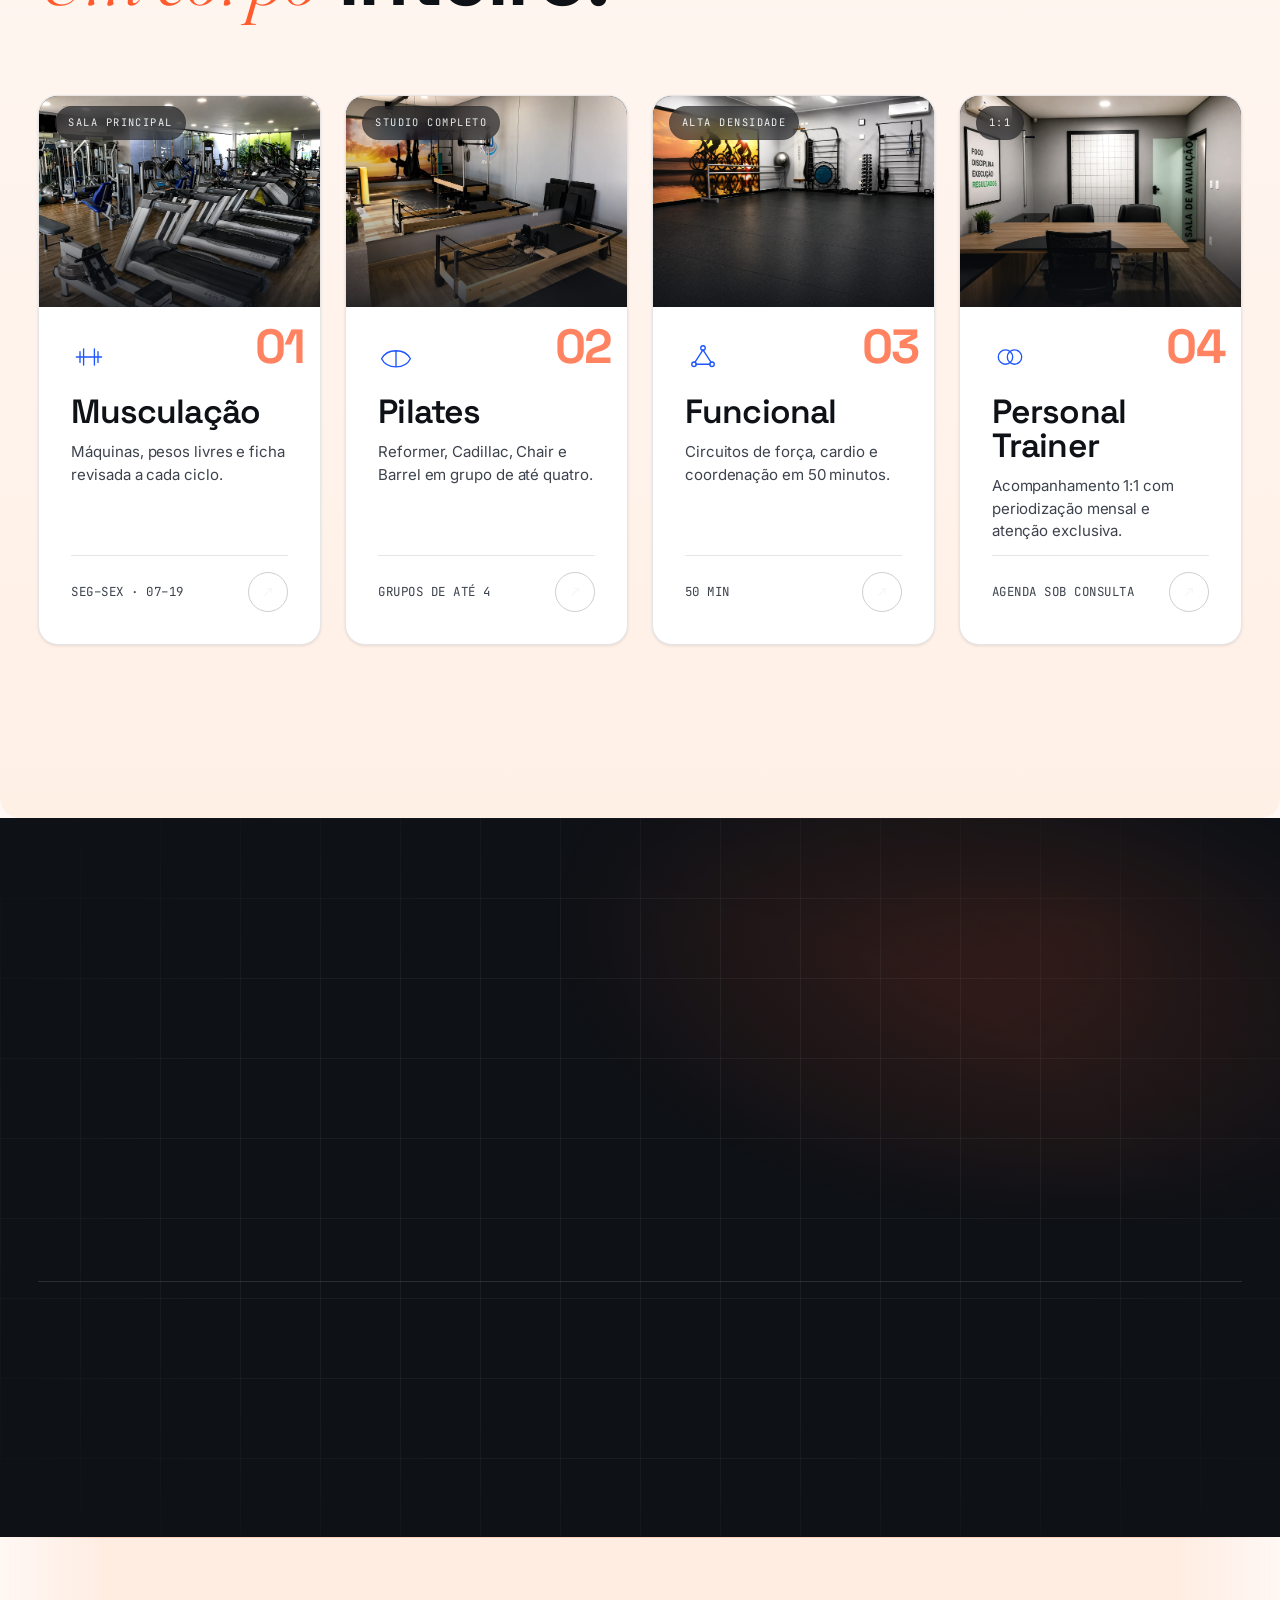
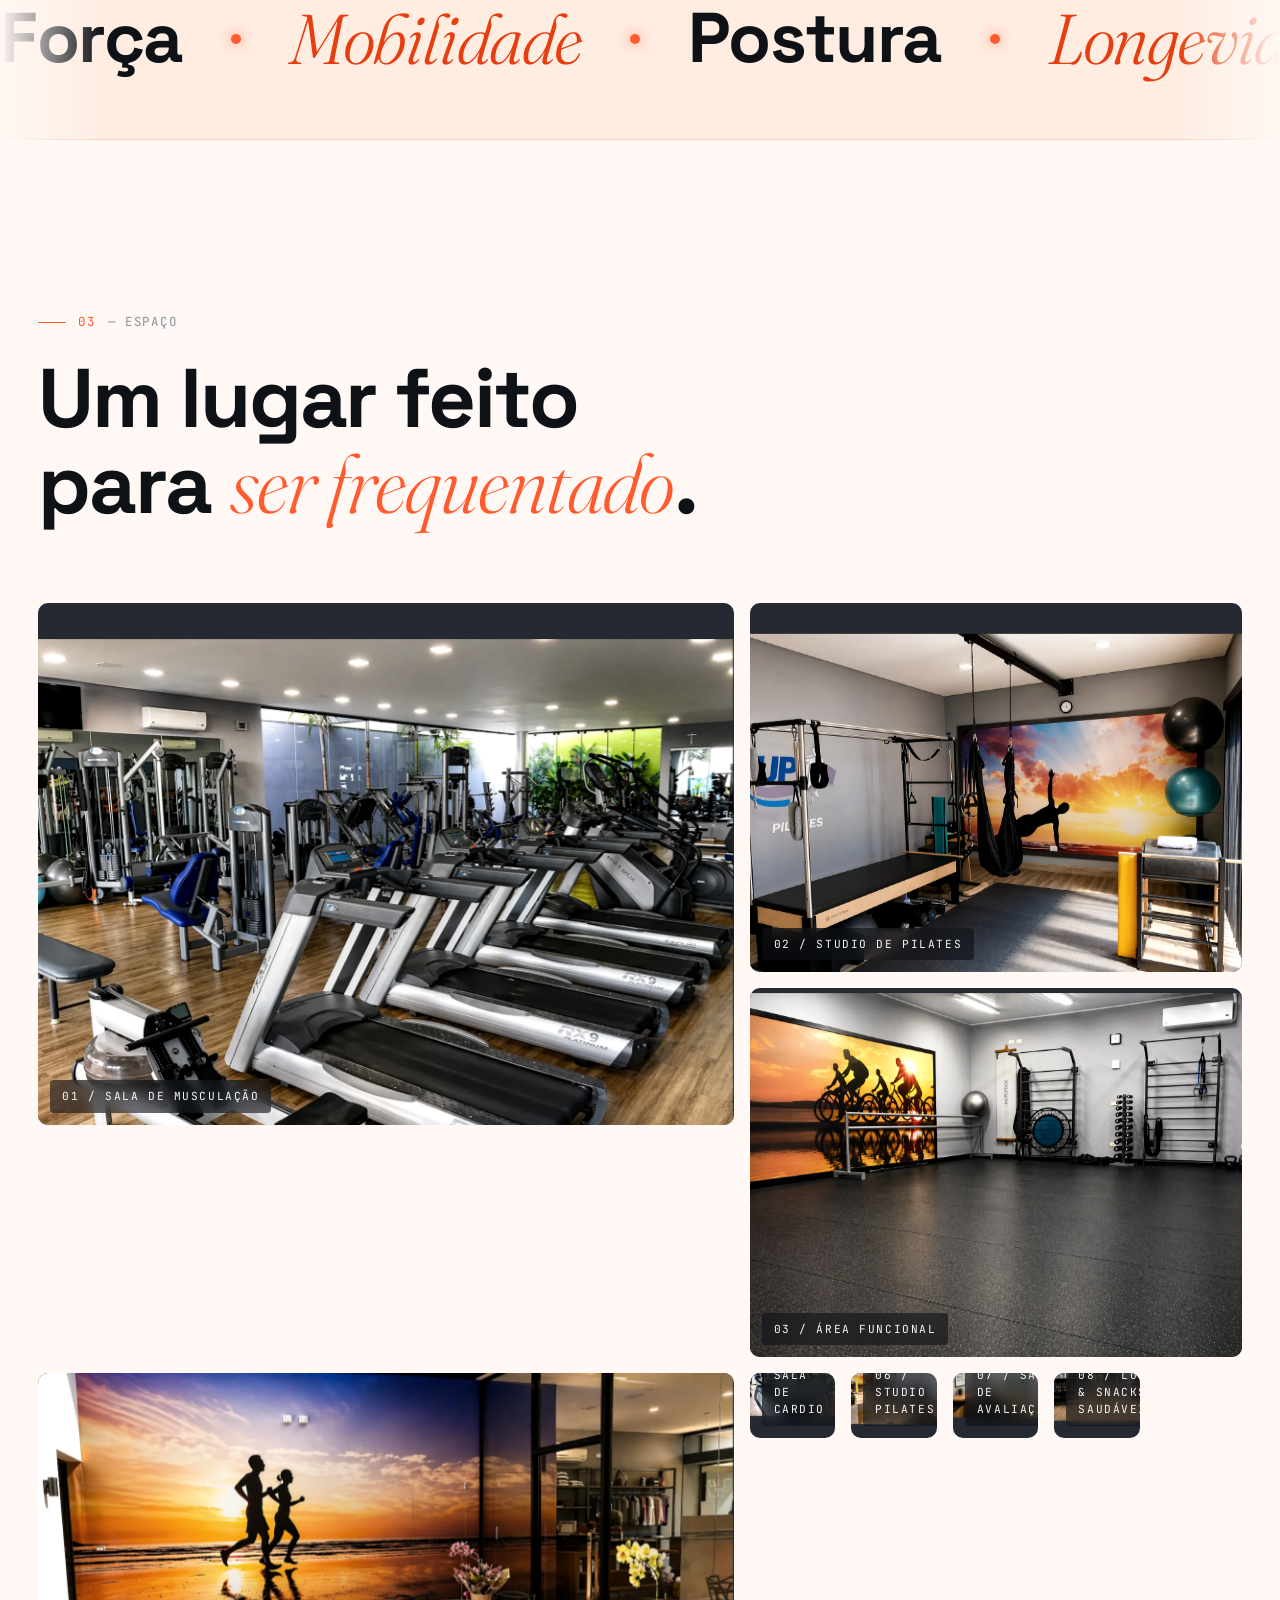
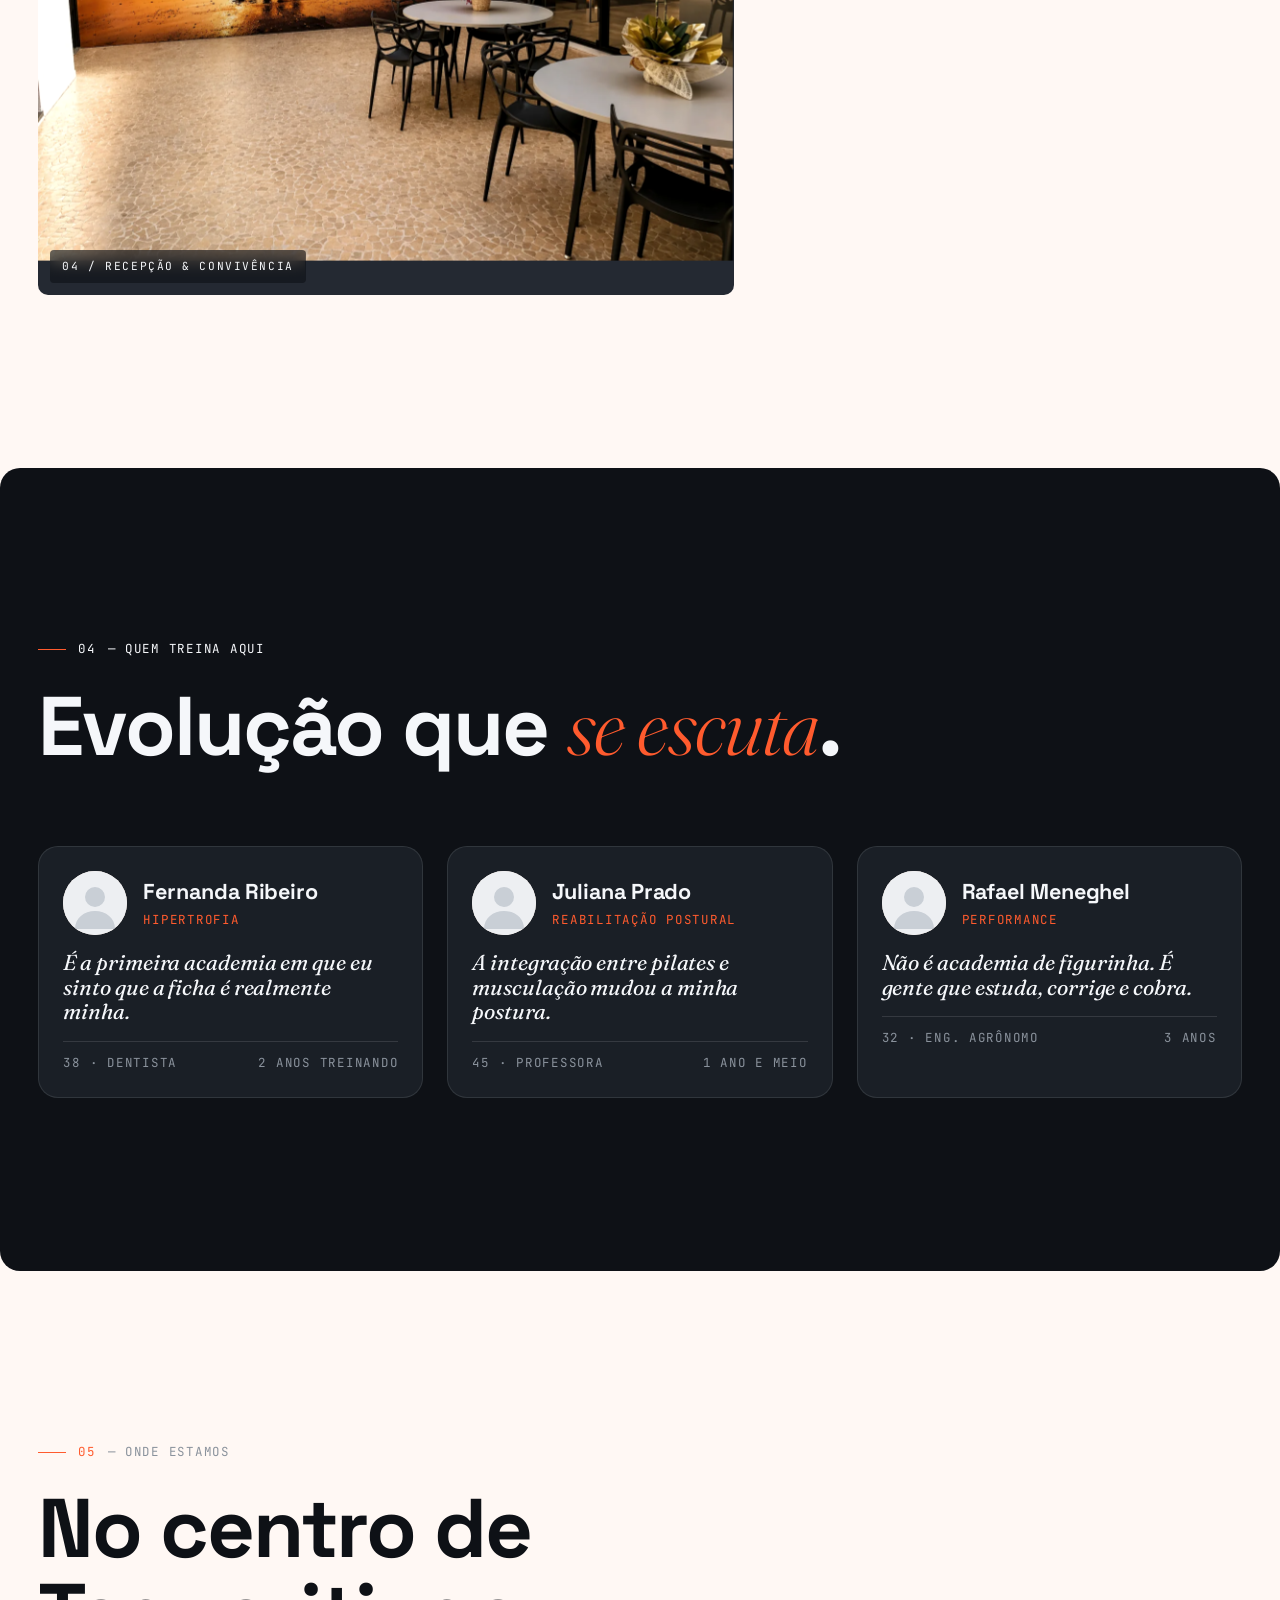
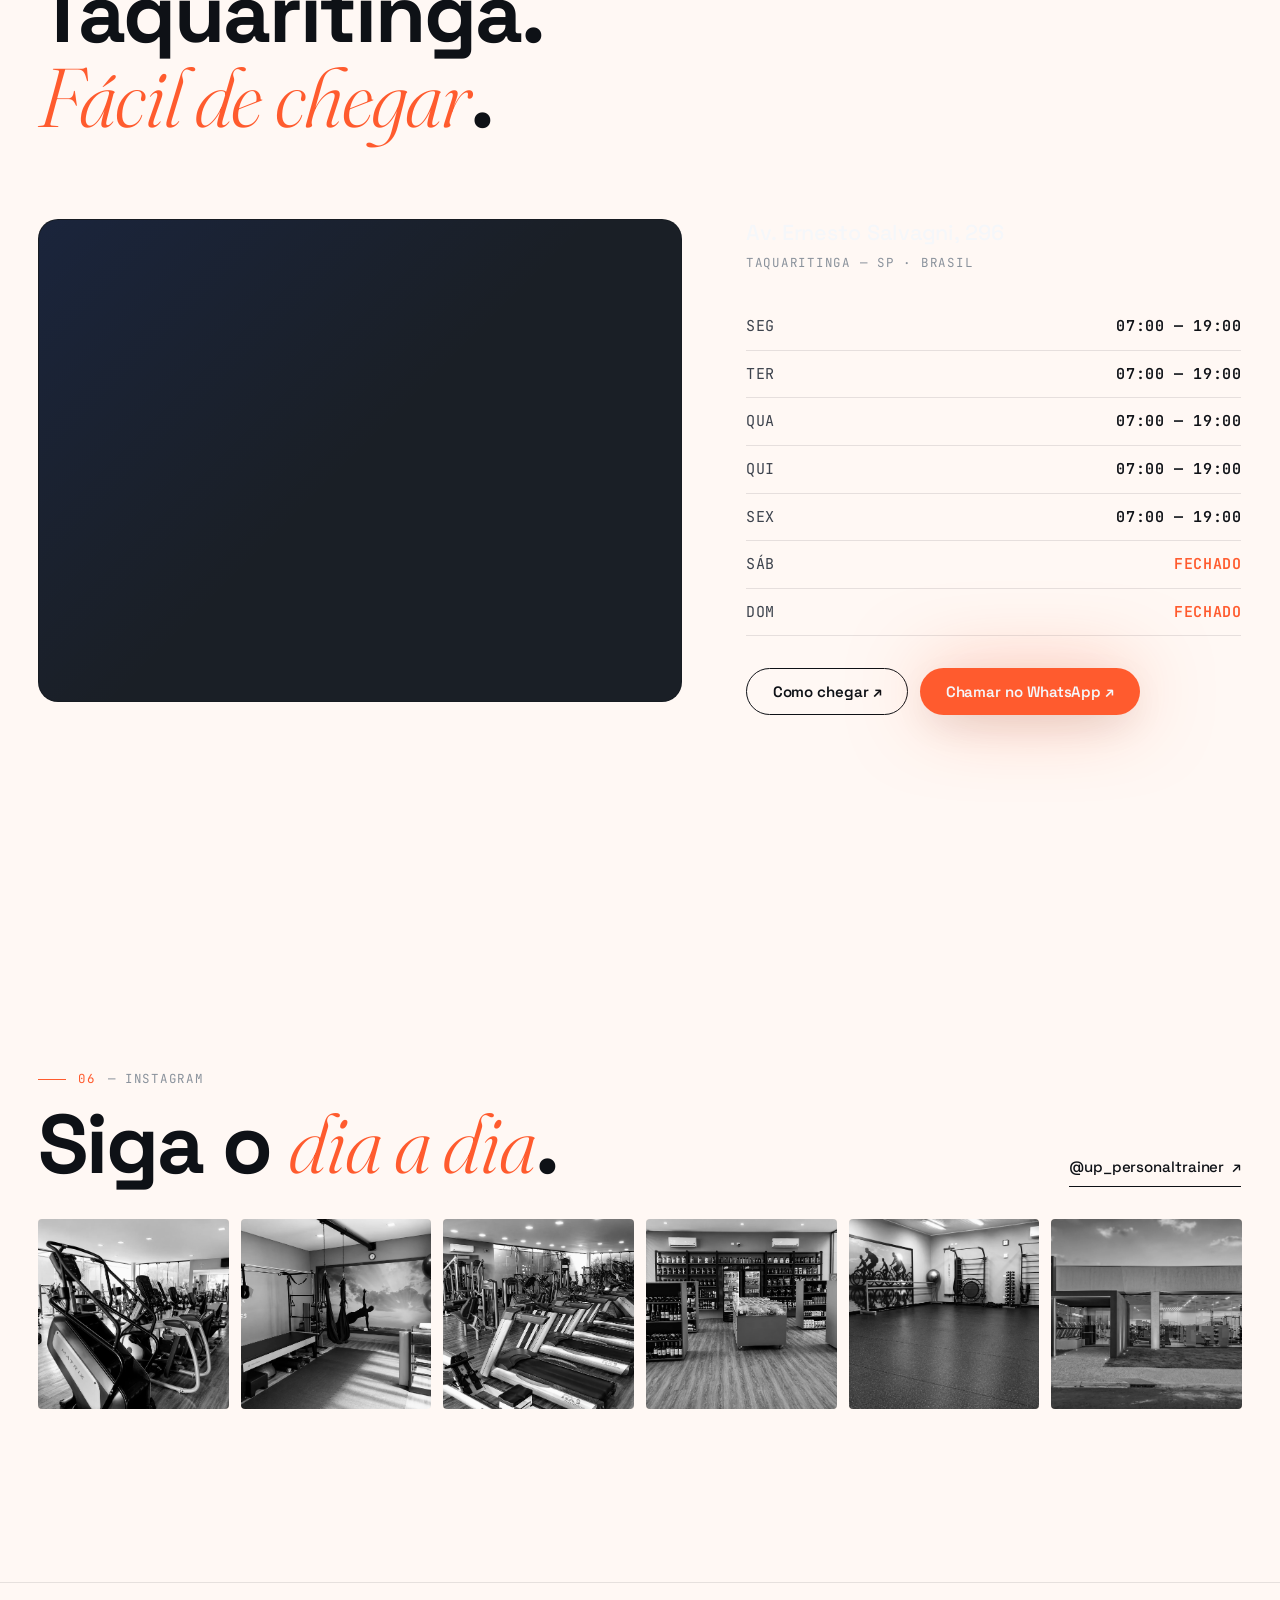
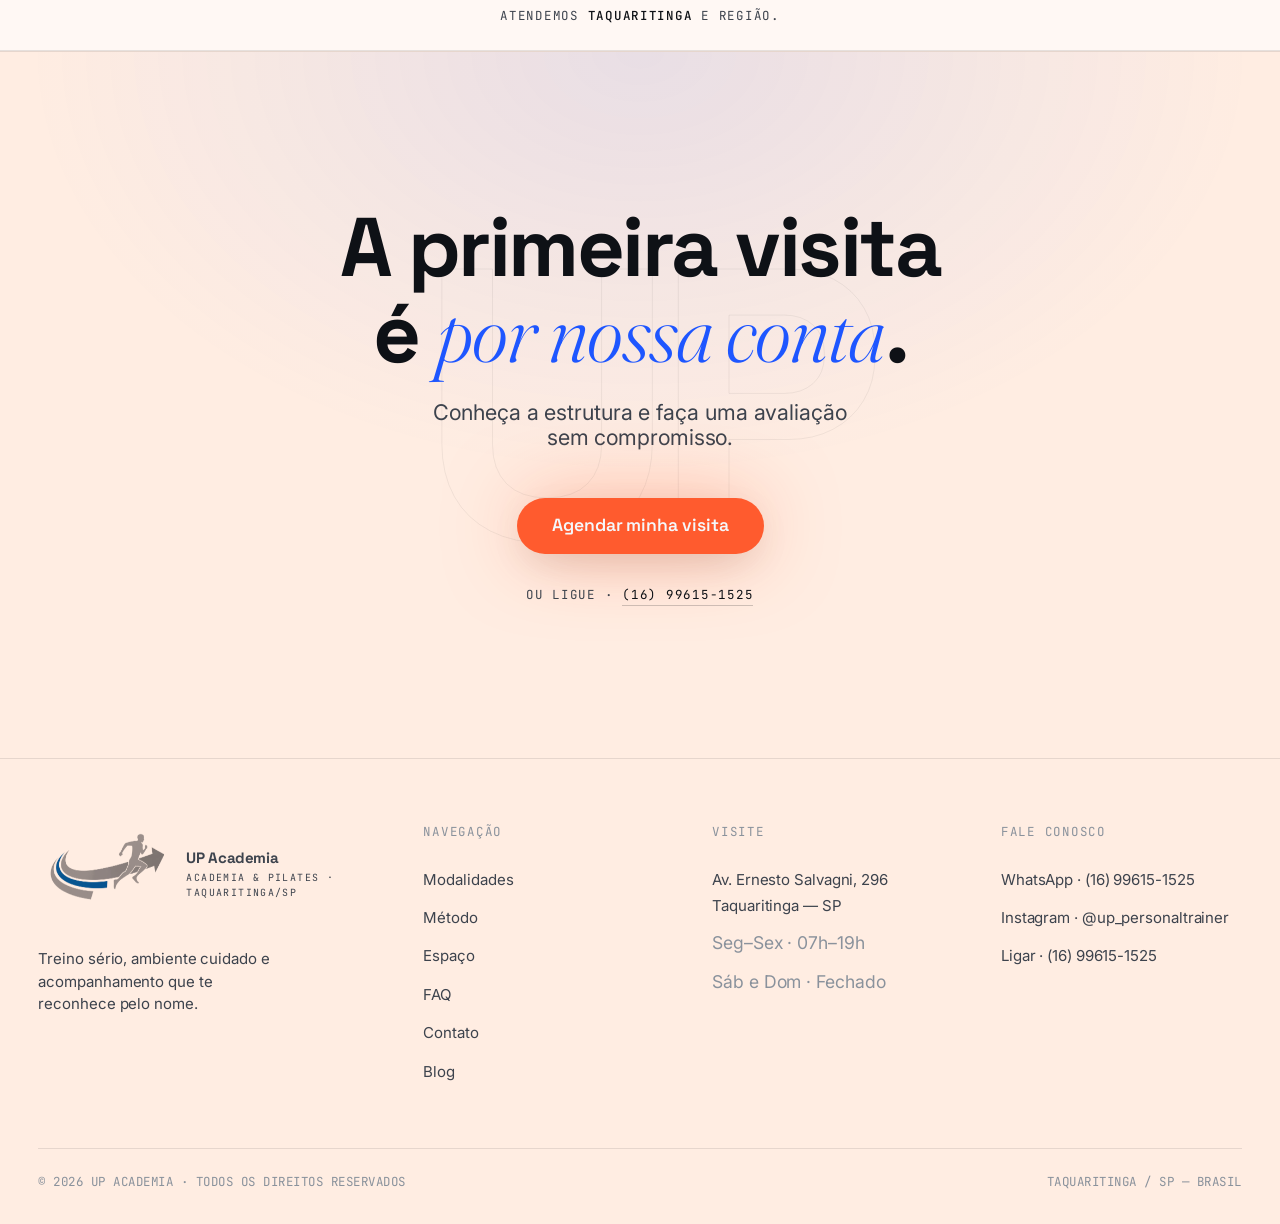
==== commit dc9b4b50: "Add 4 more images to Espaco gallery section Gallery expanded from 4 to 8 photos: - Sala de cardio - " ====
--- a/index.html
+++ b/index.html
@@ -404,6 +404,22 @@
             <img class="duotone" data-parallax="0.1" src="assets/img/area-convivencia-descanso.webp" alt="Recepção e convivência" loading="lazy" />
             <figcaption>04 / Recepção & convivência</figcaption>
           </figure>
+          <figure>
+            <img class="duotone" data-parallax="0.14" src="assets/img/cardios.webp" alt="Sala de cardio" loading="lazy" />
+            <figcaption>05 / Sala de cardio</figcaption>
+          </figure>
+          <figure>
+            <img class="duotone" data-parallax="0.09" src="assets/img/pilates-1.webp" alt="Studio pilates" loading="lazy" />
+            <figcaption>06 / Studio pilates</figcaption>
+          </figure>
+          <figure>
+            <img class="duotone" data-parallax="0.13" src="assets/img/sala-avaliacao.webp" alt="Sala de avaliação" loading="lazy" />
+            <figcaption>07 / Sala de avaliação</figcaption>
+          </figure>
+          <figure>
+            <img class="duotone" data-parallax="0.11" src="assets/img/loja-suplementos-snacks.webp" alt="Loja e snacks" loading="lazy" />
+            <figcaption>08 / Loja & snacks saudáveis</figcaption>
+          </figure>
         </div>
       </div>
     </section>
